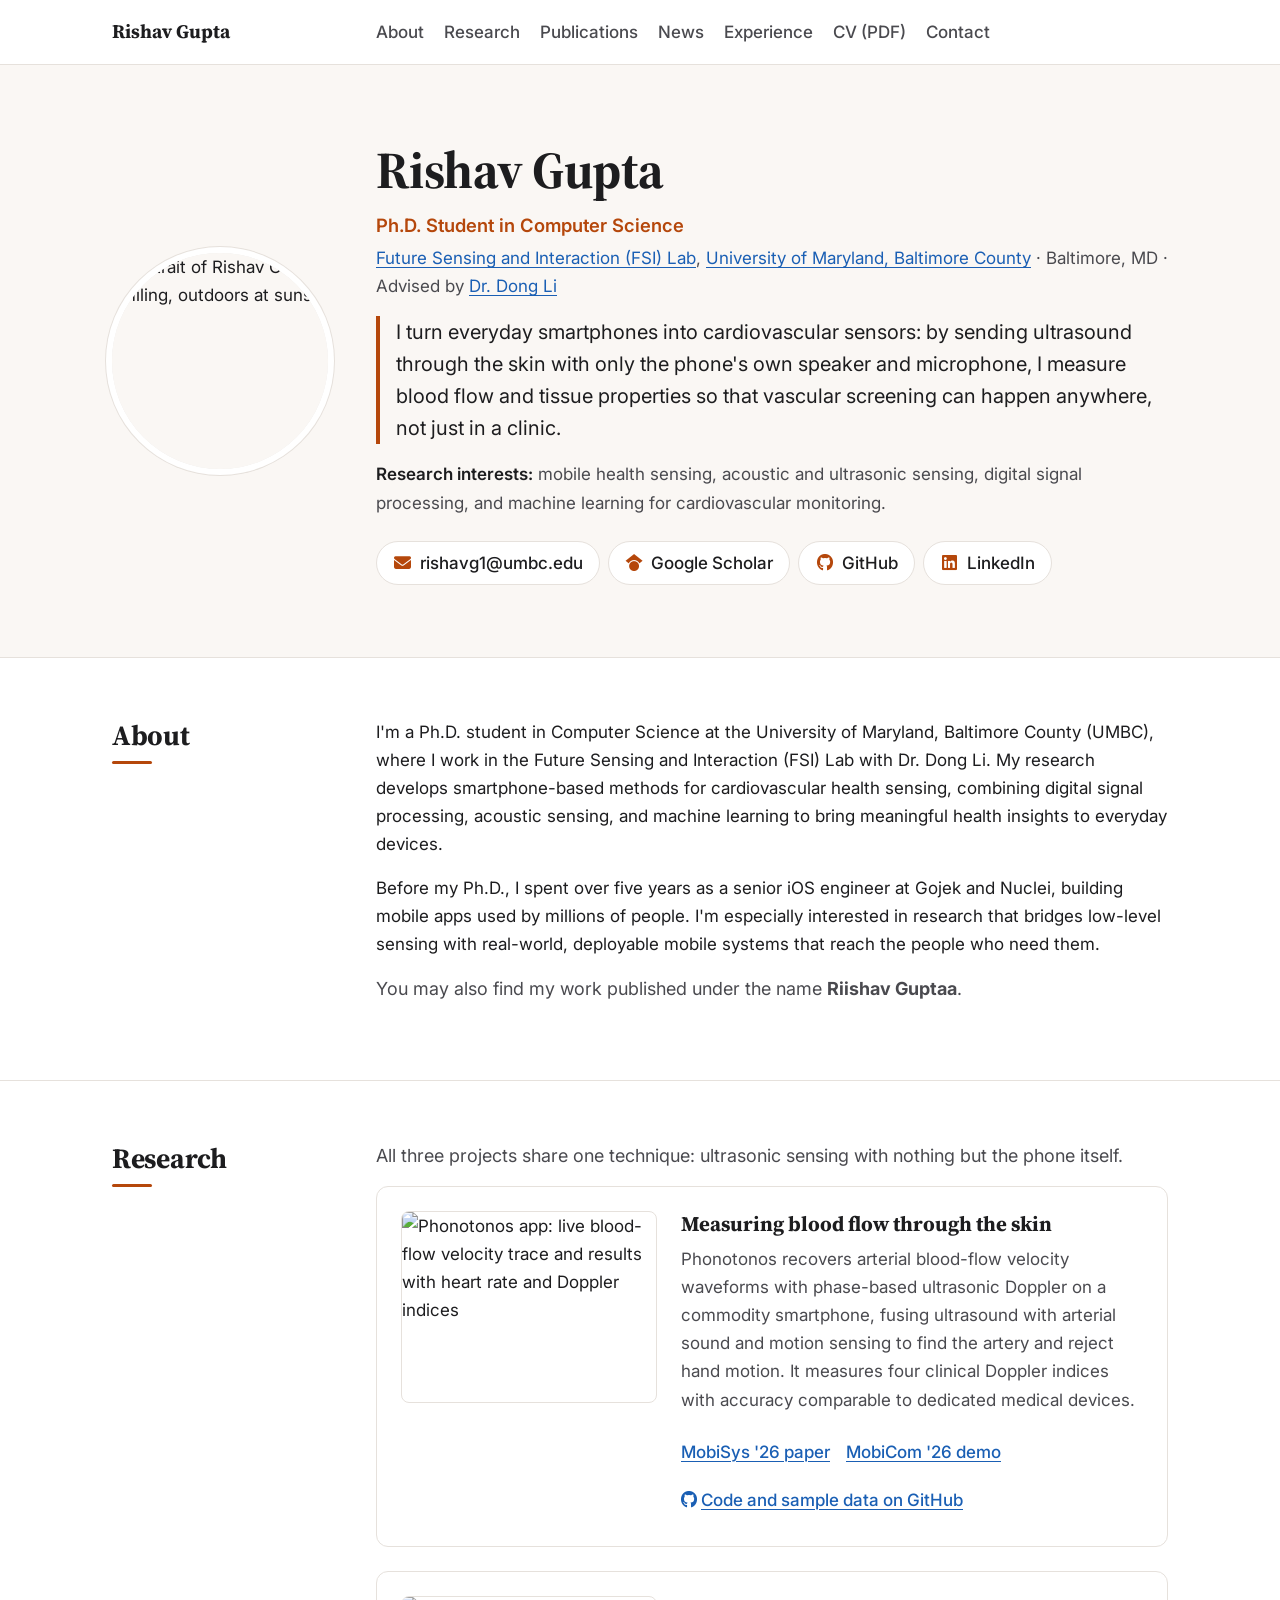
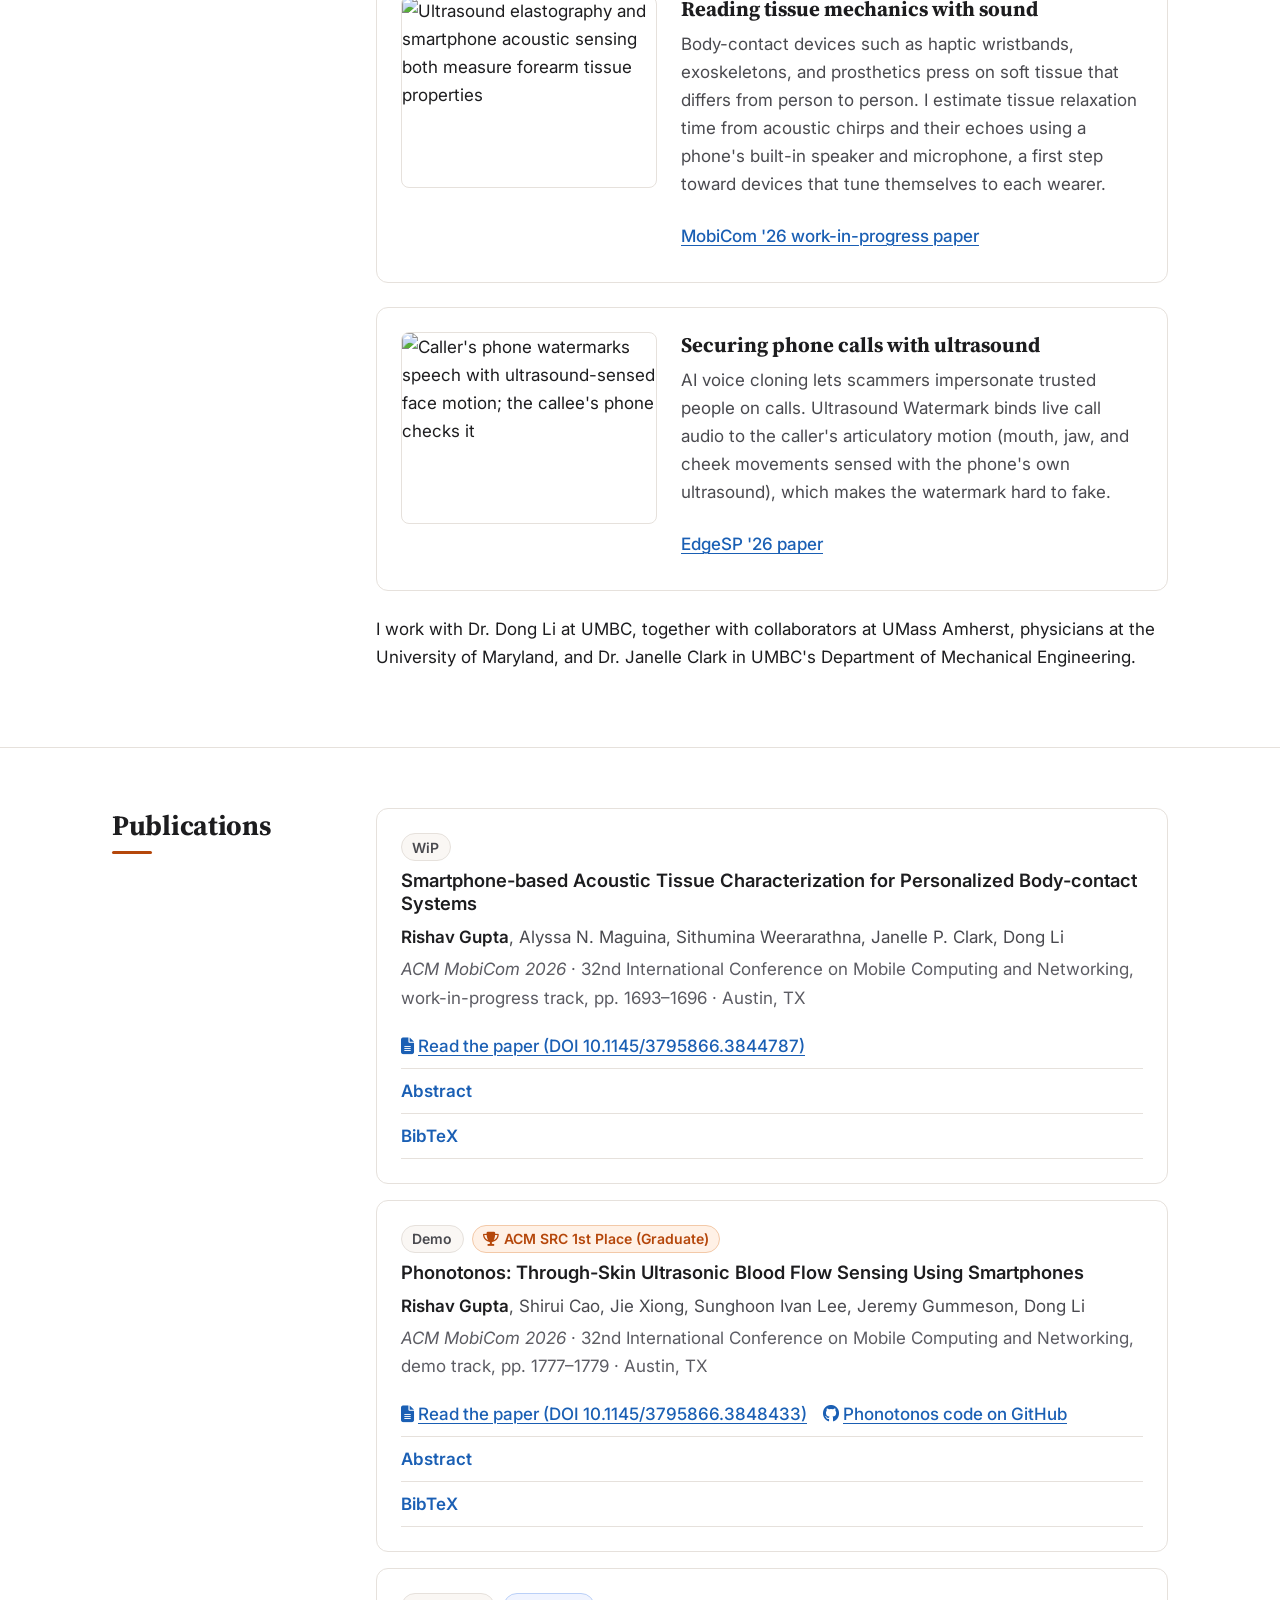
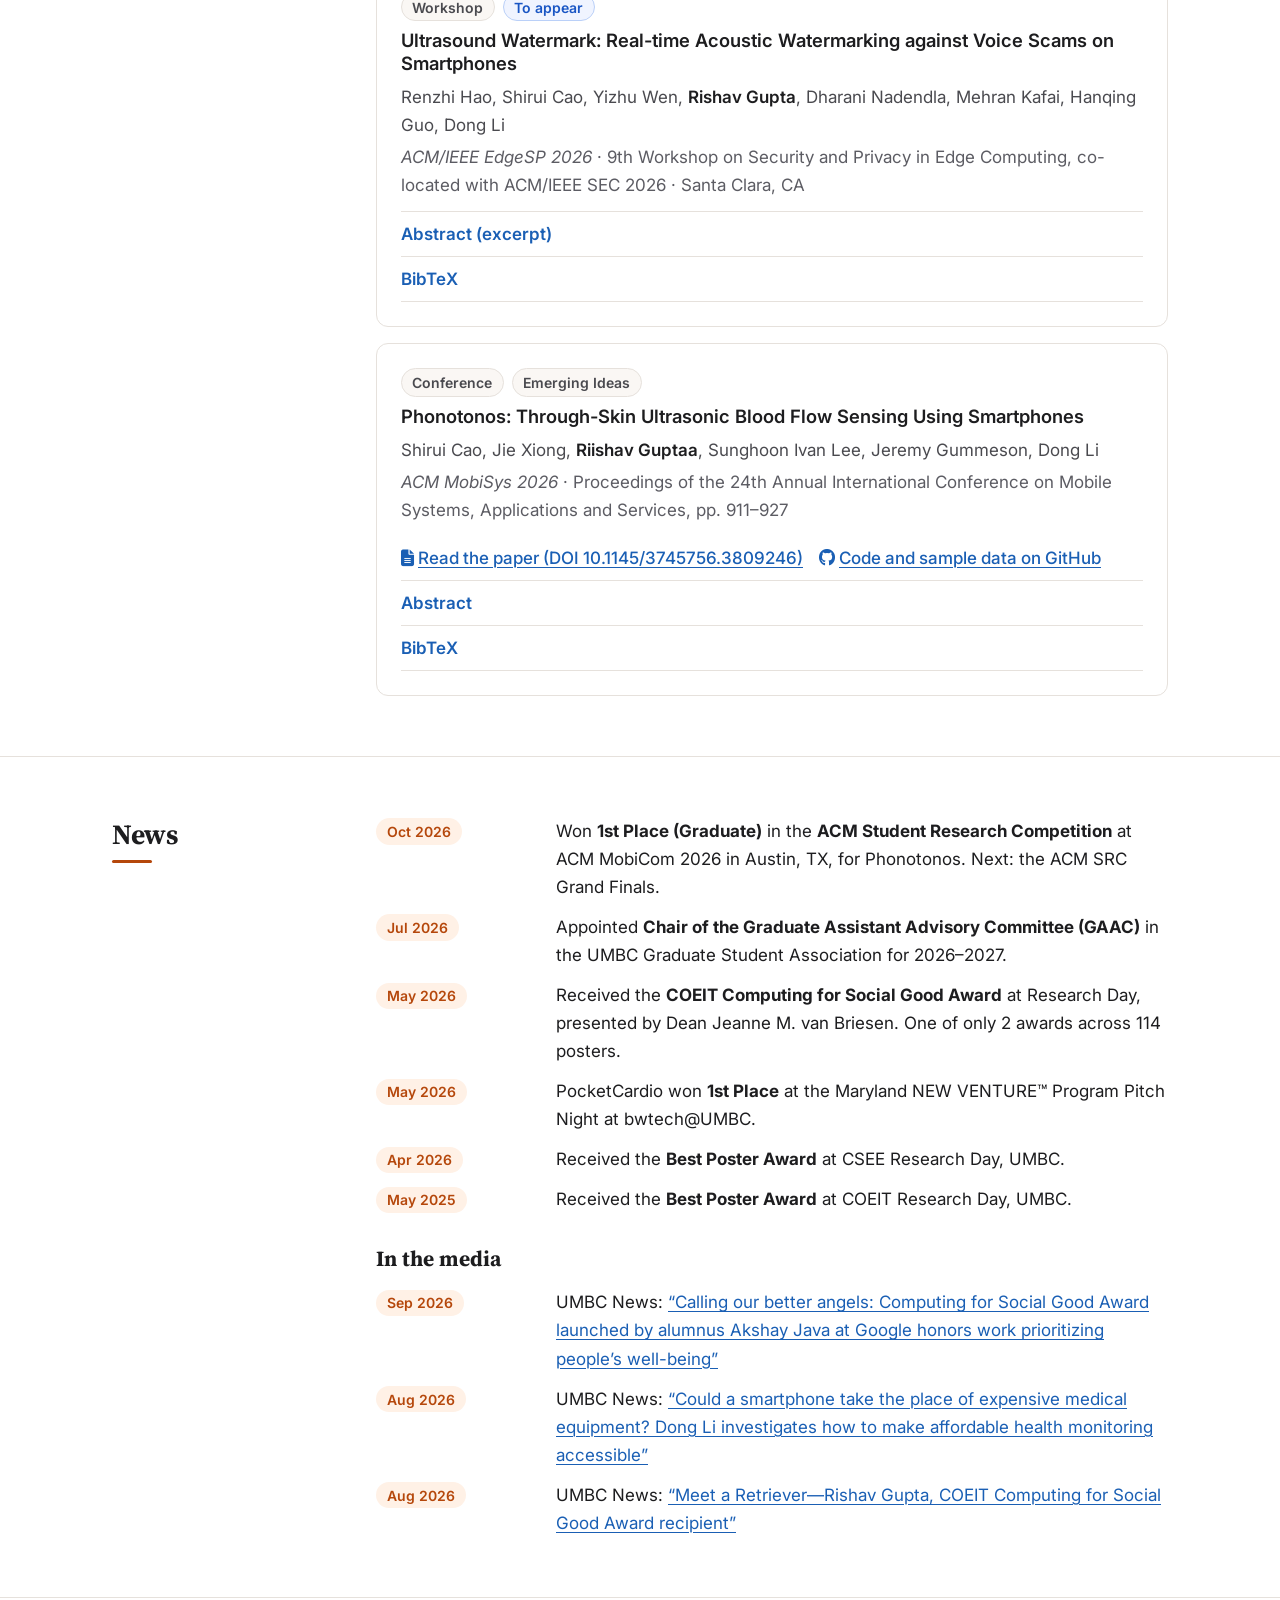
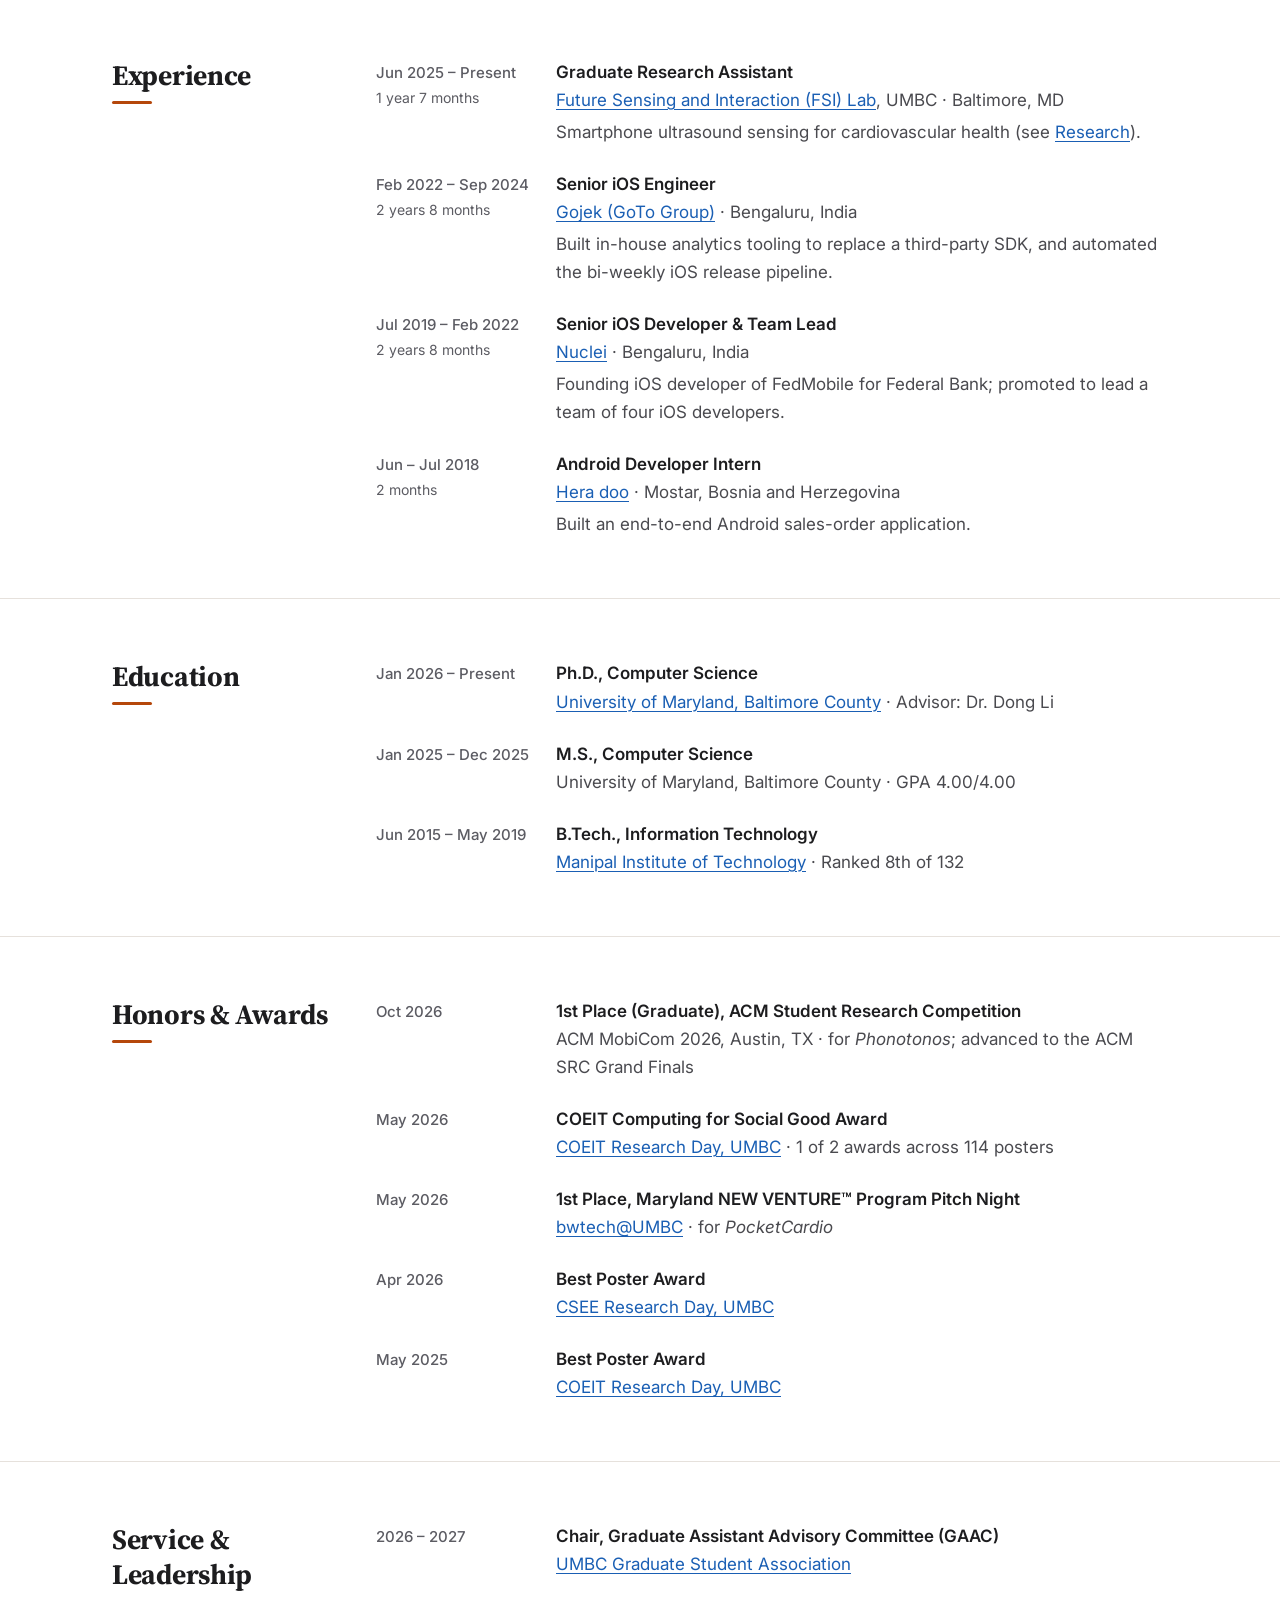
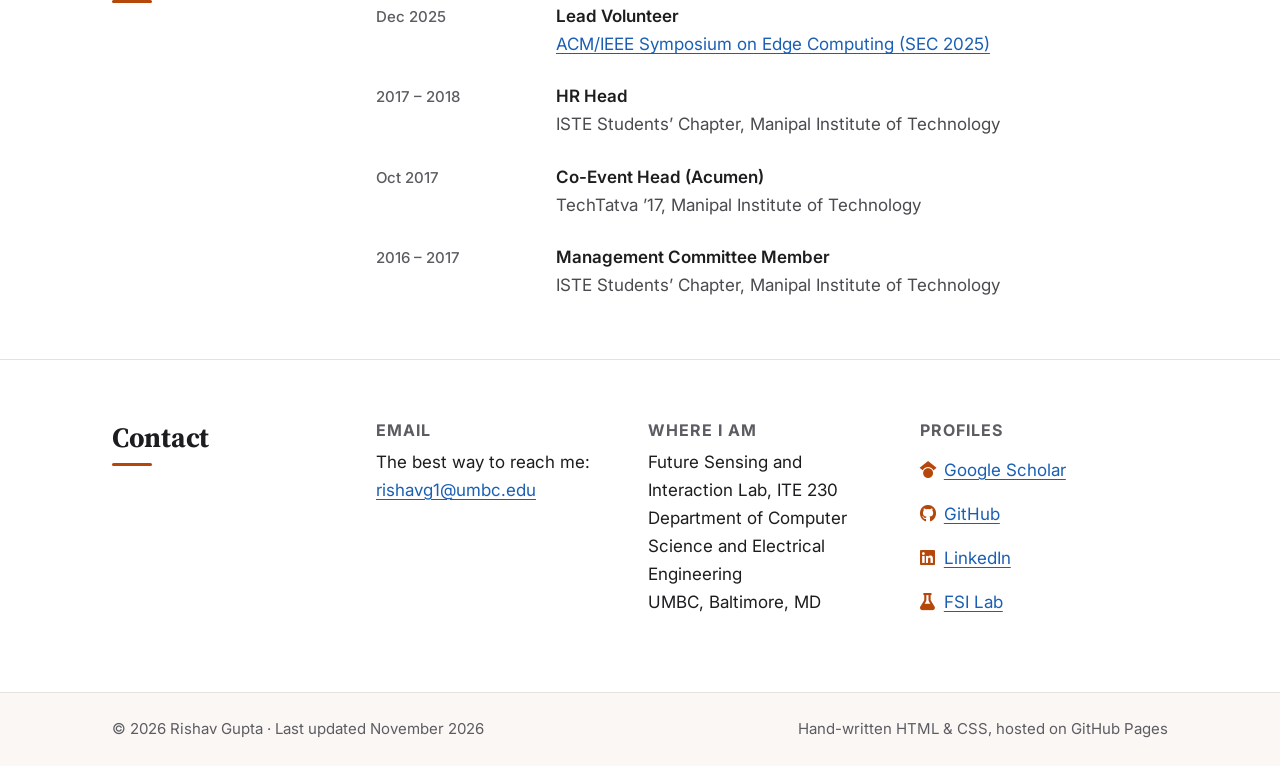
==== index.html @ 21846cd4 "Move the site to riishavrg.github.io (custom domain not renewed) - Remove CNAME; canonical, Open Gra" ====
<!DOCTYPE html>
<!--
  index.html - the whole riishavrg.github.io site: one page, hand-written HTML + style.css, no build step.
  Served by GitHub Pages from the main branch; a push to main redeploys in about a minute.
  Content mirrors Rishav_Gupta_CV.pdf. Only accepted or published work is listed (advisor guidance).
  Structure follows CMSC 601 "Self-Promotion: Web Pages": 10-second hero, conventional navigation,
  research through-line, citable publications, then background and contact.
  To update: see README.md ("How to update").
-->
<html lang="en"><!-- [L] lang="en": screen readers pick the right pronunciation -->
<head>
  <meta charset="UTF-8" />
  <meta name="viewport" content="width=device-width, initial-scale=1" /><!-- [L] no maximum-scale: visitors must stay able to pinch-zoom (slide 25) -->
  <title>Rishav Gupta · Ph.D. Student, UMBC · Smartphone Health Sensing</title><!-- [L] name first, then role and topic: what appears in the browser tab and Google result -->
  <meta name="description" content="Rishav Gupta is a Ph.D. student in Computer Science at UMBC who turns everyday smartphones into cardiovascular sensors, sending ultrasound through the skin with only the phone's own speaker and microphone." /><!-- [L] the snippet search engines show under the title -->
  <link rel="canonical" href="https://riishavrg.github.io/" /><!-- [L] one official URL, so search engines don't split ranking between www / http variants -->
  <meta name="theme-color" content="#b5470b" /><!-- [L] tints the browser bar on phones in the site's accent -->

  <!-- Social / search preview (slide 34: check the social preview) -->
  <meta property="og:type" content="profile" />
  <meta property="og:title" content="Rishav Gupta · Ph.D. Student, UMBC" />
  <meta property="og:description" content="Turning everyday smartphones into cardiovascular sensors, using only the phone's own speaker and microphone." />
  <meta property="og:url" content="https://riishavrg.github.io/" />
  <meta property="og:image" content="https://riishavrg.github.io/images/og-card.png" /><!-- [L] absolute URL: link-preview bots don't resolve relative paths -->
  <meta property="og:image:width" content="1200" />
  <meta property="og:image:height" content="630" />
  <meta property="og:image:alt" content="Rishav Gupta, Ph.D. student in Computer Science at UMBC, turning everyday smartphones into cardiovascular sensors." />
  <meta property="profile:first_name" content="Rishav" />
  <meta property="profile:last_name" content="Gupta" />
  <meta name="twitter:card" content="summary_large_image" /><!-- [L] X/Twitter shows the full-width card, not a small square -->

  <!-- Icons (slide 34: check the page icons) -->
  <link rel="icon" href="favicon.svg" type="image/svg+xml" /><!-- [L] SVG first: crisp at any size in modern browsers -->
  <link rel="icon" href="favicon-32.png" sizes="32x32" type="image/png" /><!-- [L] PNG fallback for older browsers -->
  <link rel="apple-touch-icon" href="apple-touch-icon.png" /><!-- [L] icon when saved to an iPhone home screen -->

  <!-- Fonts: 2 typefaces only (slides 23-24) -->
  <link rel="preconnect" href="https://fonts.googleapis.com" /><!-- [L] preconnect: opens the font server connection early, so text styles sooner -->
  <link rel="preconnect" href="https://fonts.gstatic.com" crossorigin />
  <link rel="stylesheet" href="https://fonts.googleapis.com/css2?family=Inter:wght@400;500;600&amp;family=Source+Serif+4:wght@600;700&amp;display=swap" /><!-- [L] display=swap: show fallback text immediately, never invisible text while fonts load -->
  <link rel="stylesheet" href="https://cdnjs.cloudflare.com/ajax/libs/font-awesome/6.5.0/css/all.min.css" /><!-- [L] versioned CDN URL (6.5.0), not "latest": icons can't change under you -->
  <link rel="stylesheet" href="style.css?v=f562d4ef" /><!-- [L] ?v= = fingerprint of style.css, set by _tools/stamp_versions.py: a changed stylesheet gets a new URL, so no browser mixes this page with an old cached copy -->

  <!-- Structured data: tells search engines both names are one person (stable identity, slides 17-20) -->
  <script type="application/ld+json">
  {
    "@context": "https://schema.org",
    "@type": "Person",
    "name": "Rishav Gupta",
    "alternateName": "Riishav Guptaa",
    "url": "https://riishavrg.github.io/",
    "image": "https://riishavrg.github.io/images/headshot-512.jpg",
    "email": "mailto:rishavg1@umbc.edu",
    "jobTitle": "Ph.D. Student in Computer Science",
    "affiliation": { "@type": "CollegeOrUniversity", "name": "University of Maryland, Baltimore County", "url": "https://www.umbc.edu" },
    "alumniOf": { "@type": "CollegeOrUniversity", "name": "Manipal Institute of Technology" },
    "knowsAbout": ["mobile health sensing", "acoustic and ultrasonic sensing", "digital signal processing", "cardiovascular sensing", "machine learning"],
    "sameAs": [
      "https://scholar.google.com/citations?user=S7ptSVcAAAAJ",
      "https://github.com/RiishavRG",
      "https://www.linkedin.com/in/riishavrg/"
    ]
  }
  </script>
</head>
<body id="top"><!-- [L] id="top": target for the name link in the header ("back to top") -->

<a class="skip-link" href="#main">Skip to main content</a><!-- [L] first Tab stop for keyboard users (slide 34: tab through every element) -->

<!-- ========== HEADER: conventional labels, no hover-only menus (slides 10, 28) ========== -->
<header class="site-header">
  <div class="wrap">
    <a class="brand" href="#top">Rishav Gupta</a><!-- [L] #top, not #main: two adjacent links to the same place are redundant for keyboard and screen-reader users (WAVE alert); the skip link already goes to #main -->
    <nav class="nav" aria-label="Main"><!-- [L] aria-label names this landmark for screen-reader users -->
      <ul>
        <li><a href="#about">About</a></li>
        <li><a href="#research">Research</a></li>
        <li><a href="#publications">Publications</a></li>
        <li><a href="#news">News</a></li>
        <li><a href="#experience">Experience</a></li>
        <li><a href="Rishav_Gupta_CV.pdf?v=8daf1e34">CV (PDF)</a></li><!-- [L] ?v= added by _tools/stamp_versions.py: a new CV gets a new URL, so no browser shows a cached old one; the file name stays the same for outside links --><!-- [L] same file path as always, so old links to the CV keep working (slide 30) -->
        <li><a href="#contact">Contact</a></li>
      </ul>
    </nav>
  </div>
</header>

<main id="main">

  <!-- ========== HERO: who / what / why / where / how to reach, within 10 seconds (slides 9, 11, 35) ========== -->
  <section class="hero" aria-labelledby="name">
    <div class="wrap">
      <img class="hero-photo"
           src="images/headshot-256.jpg"
           srcset="images/headshot-256.jpg 256w, images/headshot-512.jpg 512w"
           sizes="(max-width: 760px) 144px, 216px"
           width="256" height="256"
           alt="Portrait of Rishav Gupta, smiling, outdoors at sunset" /><!-- [L] srcset: phones get the 14 KB file, Retina screens the 37 KB one; width/height reserve space so nothing jumps while it loads -->
      <div>
        <h1 id="name">Rishav Gupta</h1>
        <p class="role">Ph.D. Student in Computer Science</p>
        <p class="affil">
          <a href="https://leetton.github.io/current-members.html">Future Sensing and Interaction (FSI) Lab</a>,
          <a href="https://www.umbc.edu">University of Maryland, Baltimore County</a>&nbsp;·
          <span class="nowrap">Baltimore, MD</span>&nbsp;· <span class="nowrap">Advised by <a href="https://leetton.github.io/">Dr. Dong Li</a></span><!-- [L] nowrap spans: these two phrases never split across lines; &nbsp; before each "·" keeps the dot at a line END, never at a line start -->
        </p>
        <!-- Research identity statement: AREA -> PROBLEM -> APPROACH -> OUTCOME in one sentence (slide 13) -->
        <p class="identity">
          I turn everyday smartphones into cardiovascular sensors: by sending ultrasound
          through the skin with only the phone's own speaker and microphone, I measure
          blood flow and tissue properties so that vascular screening can happen
          anywhere, not just in a clinic.
        </p>
        <!-- Research interests, worded like the CV and Google Scholar so all three agree (slides 11, 29, 35) -->
        <p class="interests"><strong>Research interests:</strong> mobile health sensing, acoustic and ultrasonic sensing, digital signal processing, and machine learning for cardiovascular monitoring.</p><!-- [L] a comma sentence, not "·"-separated tags: screen readers read it naturally instead of saying "dot" between items -->
        <!-- Profiles: the website is the hub that cross-links everything else (slides 5, 17). Every icon has a text label (slide 24). -->
        <ul class="chips">
          <li><a href="mailto:rishavg1@umbc.edu"><i class="fa-solid fa-envelope" aria-hidden="true"></i>rishavg1@umbc.edu</a></li>
          <!-- [L] no CV chip here, not a duplicate of the menu's "CV (PDF)" just above: 5 chips needed 824 px in a 696 px column, so "LinkedIn" wrapped alone onto a second row -->
          <li><a href="https://scholar.google.com/citations?user=S7ptSVcAAAAJ&amp;hl=en"><i class="fa-brands fa-google-scholar" aria-hidden="true"></i>Google Scholar</a></li>
          <li><a href="https://github.com/RiishavRG"><i class="fa-brands fa-github" aria-hidden="true"></i>GitHub</a></li>
          <li><a href="https://www.linkedin.com/in/riishavrg/"><i class="fa-brands fa-linkedin" aria-hidden="true"></i>LinkedIn</a></li>
          <!-- ORCID (slides 5, 18): once you have an iD from orcid.org, uncomment and paste it here and in the Contact section:
          <li><a href="https://orcid.org/0000-0000-0000-0000"><i class="fa-brands fa-orcid" aria-hidden="true"></i>ORCID</a></li> -->
        </ul>
      </div>
    </div>
  </section>

  <!-- ========== ABOUT: a short, human, professional bio (slides 11, 21) ========== -->
  <section class="section" id="about" aria-labelledby="about-h">
    <span id="bio"></span><!-- [L] keeps the old #bio link working (slide 30: stable URLs) -->
    <div class="wrap split"><!-- [L] .split: on desktop, heading in the left column (lined up with the photo), content in the right column (lined up with the hero text) -->
      <h2 id="about-h">About</h2>
      <div class="section-body"><!-- [L] one wrapper for everything under the heading, so the grid needs only 2 cells, however many paragraphs or lists the section has -->
      <div class="measure">
        <p>
          I'm a Ph.D. student in Computer Science at the University of Maryland, Baltimore County (UMBC),
          where I work in the Future Sensing and Interaction (FSI) Lab with Dr. Dong Li. My research
          develops smartphone-based methods for cardiovascular health sensing, combining digital signal
          processing, acoustic sensing, and machine learning to bring meaningful health insights to
          everyday devices.
        </p>
        <p>
          Before my Ph.D., I spent over five years as a senior iOS engineer at Gojek and Nuclei, building
          mobile apps used by millions of people. I'm especially interested in research that bridges
          low-level sensing with real-world, deployable mobile systems that reach the people who need them.
        </p>
        <p class="lead">You may also find my work published under the name <strong>Riishav Guptaa</strong>.</p><!-- [L] the ACM record uses this spelling, so searchers can connect the two (slide 15: discoverable) -->
      </div>
      </div>
    </div>
  </section>

  <!-- ========== RESEARCH: frame the through-line, highlight selectively, real research visuals (slides 6, 12, 21) ========== -->
  <section class="section" id="research" aria-labelledby="research-h">
    <div class="wrap split">
      <h2 id="research-h">Research</h2>
      <div class="section-body">
      <p class="lead measure">
        All three projects share one technique: ultrasonic sensing with nothing but the phone itself.
      </p>
      <ul class="projects">
        <li class="project">
          <figure class="project-figure">
            <img src="images/Phonotonos_Demo.jpg" width="800" height="797" loading="lazy"
                 alt="Phonotonos app: live blood-flow velocity trace and results with heart rate and Doppler indices" /><!-- [L] loading="lazy": below-the-fold images load only when scrolled near, faster first view on phones. Alt under 100 characters, not a full description: the card text beside it already explains the method -->
          </figure>
          <div>
            <h3>Measuring blood flow through the skin</h3>
            <p>
              Phonotonos recovers arterial blood-flow velocity waveforms with phase-based ultrasonic
              Doppler on a commodity smartphone, fusing ultrasound with arterial sound and motion sensing
              to find the artery and reject hand motion. It measures four clinical Doppler indices with
              accuracy comparable to dedicated medical devices.
            </p>
            <ul class="project-links">
              <li><a href="#pub-mobisys">MobiSys '26 paper</a></li>
              <li><a href="#pub-demo">MobiCom '26 demo</a></li>
              <li><a href="https://github.com/Phonotonos/Phonotonos"><i class="fa-brands fa-github" aria-hidden="true"></i>Code and sample data on GitHub</a></li>
            </ul>
          </div>
        </li>
        <li class="project">
          <figure class="project-figure">
            <img src="images/TissueCharacterization.jpg" width="801" height="738" loading="lazy"
                 alt="Ultrasound elastography and smartphone acoustic sensing both measure forearm tissue properties" /><!-- [L] short alt; the paragraph next to it names the devices (wristbands, exoskeletons, prosthetics) -->
          </figure>
          <div>
            <h3>Reading tissue mechanics with sound</h3>
            <p>
              Body-contact devices such as haptic wristbands, exoskeletons, and prosthetics press on soft
              tissue that differs from person to person. I estimate tissue relaxation time from acoustic
              chirps and their echoes using a phone's built-in speaker and microphone, a first step toward
              devices that tune themselves to each wearer.
            </p>
            <ul class="project-links">
              <li><a href="#pub-tissue">MobiCom '26 work-in-progress paper</a></li>
            </ul>
          </div>
        </li>
        <li class="project">
          <figure class="project-figure">
            <img src="images/Ultrasound_Watermark-1000.jpg" width="1000" height="489" loading="lazy"
                 alt="Caller's phone watermarks speech with ultrasound-sensed face motion; the callee's phone checks it" /><!-- [L] short alt: who does what, in one line -->
          </figure>
          <div>
            <h3>Securing phone calls with ultrasound</h3>
            <p>
              AI voice cloning lets scammers impersonate trusted people on calls. Ultrasound Watermark binds
              live call audio to the caller's articulatory motion (mouth, jaw, and cheek movements sensed
              with the phone's own ultrasound), which makes the watermark hard to fake.
            </p>
            <ul class="project-links">
              <li><a href="#pub-edgesp">EdgeSP '26 paper</a></li>
            </ul>
          </div>
        </li>
      </ul>
      <!-- Collaborators (slide 12, optional element); list as you gave it, 7 Oct 2026 -->
      <p class="measure">
        I work with Dr. Dong Li at UMBC, together with collaborators at UMass Amherst, physicians at the
        University of Maryland, and Dr. Janelle Clark in UMBC's Department of Mechanical Engineering.
      </p>
      </div>
    </div>
  </section>

  <!-- ========== PUBLICATIONS: full citation, type, abstract, BibTeX, links; reverse chronological (slides 14-15) ========== -->
  <section class="section" id="publications" aria-labelledby="pubs-h">
    <div class="wrap split">
      <h2 id="pubs-h">Publications</h2>
      <div class="section-body">
      <ol class="pubs" reversed><!-- [L] <ol reversed>: an ordered list counting down, newest first -->

        <!-- MobiCom '26 WiP (first author) -->
        <li class="pub" id="pub-tissue">
          <p class="pub-tags"><span class="tag">WiP</span><!-- [L] plain text, not <abbr title>: browsers underline <abbr> with dots (seen in Safari); the venue line below already spells out "work-in-progress track" --></p>
          <h3>Smartphone-based Acoustic Tissue Characterization for Personalized Body-contact Systems</h3>
          <p class="authors"><span class="me">Rishav Gupta</span>, Alyssa N. Maguina, Sithumina Weerarathna, Janelle P. Clark, Dong Li</p>
          <p class="venue"><cite>ACM MobiCom 2026</cite>&nbsp;· 32nd International Conference on Mobile Computing and Networking, work-in-progress track, pp. 1693–1696&nbsp;· Austin, TX</p><!-- [L] pages from the official ACM record (DOI metadata) -->
          <ul class="pub-links">
            <li><a href="https://doi.org/10.1145/3795866.3844787"><i class="fa-solid fa-file-lines" aria-hidden="true"></i>Read the paper (DOI 10.1145/3795866.3844787)</a></li><!-- [L] doi.org link, not ResearchGate: the DOI is the permanent official record (slide 19) -->
          </ul>
          <details>
            <summary>Abstract<span class="sr-only">: acoustic tissue characterization, MobiCom 2026</span></summary><!-- [L] sr-only paper name: a screen reader hears "Abstract: acoustic tissue characterization", not four identical "Abstract" buttons (slide 28: controls must be descriptive); hidden visually so the page stays uncluttered -->
            <div><p>
              Interactive systems such as haptic wristbands maintain sustained body contact, but variations
              in soft tissue mechanics can cause the same force to feel different across users. Conventional
              tissue characterization relies on specialized systems such as ultrasound elastography, limiting
              its use in personalized devices. We take a first step toward smartphone-based acoustic tissue
              characterization by investigating if a smartphone can estimate tissue relaxation time using its
              built-in speaker and microphone. The smartphone probes tissue with acoustic chirps and estimates
              relaxation behavior from tissue echoes. We validate the approach against laboratory indentation,
              observing a strong correlation between smartphone and mechanical estimates on a silicone phantom
              (r=0.96) and a weaker positive correlation on the human forearm (r=0.29). These preliminary
              results support the feasibility of smartphone-based acoustic tissue characterization for
              tissue-aware body-contact systems.
            </p></div>
          </details>
          <details>
            <summary>BibTeX<span class="sr-only">: acoustic tissue characterization, MobiCom 2026</span></summary>
            <div>
<pre id="bib-tissue">@inproceedings{gupta2026tissue,
  title     = {{WiP}: Smartphone-based Acoustic Tissue Characterization
               for Personalized Body-contact Systems},
  author    = {Gupta, Rishav and Maguina, Alyssa N. and Weerarathna, Sithumina
               and Clark, Janelle P. and Li, Dong},
  booktitle = {Proceedings of the 32nd Annual International Conference
               on Mobile Computing and Networking},
  series    = {MobiCom '26},
  pages     = {1693--1696},
  year      = {2026},
  month     = oct,
  publisher = {ACM},
  address   = {Austin, TX, USA},
  doi       = {10.1145/3795866.3844787}
}</pre>
              <button class="copy-btn" type="button" data-copy="bib-tissue" hidden>Copy BibTeX</button><!-- [L] hidden until JS confirms the clipboard works: no dead button -->
            </div>
          </details>
        </li>

        <!-- MobiCom '26 demo (first author) -->
        <li class="pub" id="pub-demo">
          <p class="pub-tags"><span class="tag">Demo</span><span class="tag tag-award"><i class="fa-solid fa-trophy" aria-hidden="true"></i>ACM SRC 1st Place (Graduate)</span></p><!-- [L] award shown on the work that won it, in words; the trophy icon is decoration only (aria-hidden) -->
          <h3>Phonotonos: Through-Skin Ultrasonic Blood Flow Sensing Using Smartphones</h3>
          <p class="authors"><span class="me">Rishav Gupta</span>, Shirui Cao, Jie Xiong, Sunghoon Ivan Lee, Jeremy Gummeson, Dong Li</p>
          <p class="venue"><cite>ACM MobiCom 2026</cite>&nbsp;· 32nd International Conference on Mobile Computing and Networking, demo track, pp. 1777–1779&nbsp;· Austin, TX</p>
          <ul class="pub-links">
            <li><a href="https://doi.org/10.1145/3795866.3848433"><i class="fa-solid fa-file-lines" aria-hidden="true"></i>Read the paper (DOI 10.1145/3795866.3848433)</a></li>
            <li><a href="https://github.com/Phonotonos/Phonotonos"><i class="fa-brands fa-github" aria-hidden="true"></i>Phonotonos code on GitHub</a></li>
          </ul>
          <details>
            <summary>Abstract<span class="sr-only">: Phonotonos demo, MobiCom 2026</span></summary>
            <div><p>
              Cardiovascular diseases remain a leading cause of death worldwide, motivating accessible tools
              for vascular health monitoring. This demo presents Phonotonos, a smartphone-based system for
              through-skin ultrasonic sensing of blood-flow velocity waveforms and Doppler indices. Phonotonos
              repurposes smartphones for vascular sensing despite their low ultrasound transmit power, coarse
              spatial resolution, and lack of beamforming. The system combines phase-based ultrasonic Doppler
              sensing with arterial heart sounds and inertial measurements to localize arteries, mitigate motion
              interference, and recover blood-flow waveforms. Our demonstration showcases an end-to-end prototype
              in which users position a smartphone over an artery, receive real-time placement guidance, observe
              the recovered blood-flow waveform, and obtain clinically relevant Doppler indices. Through this
              interactive demo, we highlight the feasibility of transforming smartphones into portable and
              accessible tools for everyday vascular screening and monitoring.
            </p></div>
          </details>
          <details>
            <summary>BibTeX<span class="sr-only">: Phonotonos demo, MobiCom 2026</span></summary>
            <div>
<pre id="bib-demo">@inproceedings{gupta2026phonotonosdemo,
  title     = {Demo: Phonotonos: Through-Skin Ultrasonic Blood Flow Sensing
               Using Smartphones},
  author    = {Gupta, Rishav and Cao, Shirui and Xiong, Jie and Lee, Sunghoon Ivan
               and Gummeson, Jeremy and Li, Dong},
  booktitle = {Proceedings of the 32nd Annual International Conference
               on Mobile Computing and Networking},
  series    = {MobiCom '26},
  pages     = {1777--1779},
  year      = {2026},
  month     = oct,
  publisher = {ACM},
  address   = {Austin, TX, USA},
  doi       = {10.1145/3795866.3848433}
}</pre>
              <button class="copy-btn" type="button" data-copy="bib-demo" hidden>Copy BibTeX</button>
            </div>
          </details>
        </li>

        <!-- EdgeSP '26 workshop -->
        <li class="pub" id="pub-edgesp">
          <p class="pub-tags"><span class="tag">Workshop</span><span class="tag tag-appear">To appear</span></p>
          <h3>Ultrasound Watermark: Real-time Acoustic Watermarking against Voice Scams on Smartphones</h3>
          <p class="authors">Renzhi Hao, Shirui Cao, Yizhu Wen, <span class="me">Rishav Gupta</span>, Dharani Nadendla, Mehran Kafai, Hanqing Guo, Dong Li</p>
          <p class="venue"><cite>ACM/IEEE EdgeSP 2026</cite>&nbsp;· 9th Workshop on Security and Privacy in Edge Computing, co-located with ACM/IEEE SEC 2026&nbsp;· Santa Clara, CA</p>
          <details>
            <summary>Abstract (excerpt)<span class="sr-only">: Ultrasound Watermark, EdgeSP 2026</span></summary><!-- [L] "excerpt": only the first sentences were available; replace with the full abstract when you have it -->
            <div><p>
              In this paper, we present Ultrasound Watermark, a real-time, smartphone-native framework for
              protecting live phone calls against voice impersonation attacks. Recent advances in text-to-speech
              (TTS), voice conversion (VC), and other AI-driven speech synthesis attacks enable adversaries to
              convincingly mimic trusted individuals during phone calls, creating a growing threat of voice scams.
              To defend, we introduce a real-time acoustic watermarking system that binds speech to a caller's
              physical articulatory motion. During a call, the caller's smartphone continuously emits ultrasonic
              signals and captures reflections from mouth, jaw, and cheek movements using only the built-in
              speaker and microphone. …
            </p></div>
          </details>
          <details>
            <summary>BibTeX<span class="sr-only">: Ultrasound Watermark, EdgeSP 2026</span></summary>
            <div>
<pre id="bib-edgesp">@inproceedings{hao2026ultrasoundwatermark,
  title     = {Ultrasound Watermark: Real-time Acoustic Watermarking
               against Voice Scams on Smartphones},
  author    = {Hao, Renzhi and Cao, Shirui and Wen, Yizhu and Gupta, Rishav
               and Nadendla, Dharani and Kafai, Mehran and Guo, Hanqing
               and Li, Dong},
  booktitle = {Proceedings of the 9th ACM/IEEE Workshop on Security
               and Privacy in Edge Computing},
  series    = {EdgeSP '26},
  year      = {2026},
  publisher = {IEEE},
  address   = {Santa Clara, CA, USA},
  note      = {To appear}
}</pre>
              <button class="copy-btn" type="button" data-copy="bib-edgesp" hidden>Copy BibTeX</button>
            </div>
          </details>
        </li>

        <!-- MobiSys '26 (published; author name as in the ACM record) -->
        <li class="pub" id="pub-mobisys">
          <p class="pub-tags"><span class="tag">Conference</span><span class="tag">Emerging Ideas</span></p>
          <h3>Phonotonos: Through-Skin Ultrasonic Blood Flow Sensing Using Smartphones</h3>
          <p class="authors">Shirui Cao, Jie Xiong, <span class="me">Riishav Guptaa</span>, Sunghoon Ivan Lee, Jeremy Gummeson, Dong Li</p>
          <p class="venue"><cite>ACM MobiSys 2026</cite>&nbsp;· Proceedings of the 24th Annual International Conference on Mobile Systems, Applications and Services, pp. 911–927</p>
          <ul class="pub-links">
            <li><a href="https://doi.org/10.1145/3745756.3809246"><i class="fa-solid fa-file-lines" aria-hidden="true"></i>Read the paper (DOI 10.1145/3745756.3809246)</a></li><!-- [L] doi.org link, not the ACM URL: a DOI is a stable identifier that keeps working if ACM reorganizes (slide 19) -->
            <li><a href="https://github.com/Phonotonos/Phonotonos"><i class="fa-brands fa-github" aria-hidden="true"></i>Code and sample data on GitHub</a></li>
          </ul>
          <details>
            <summary>Abstract<span class="sr-only">: Phonotonos, MobiSys 2026</span></summary>
            <div><p>
              Cardiovascular diseases remain the leading cause of death worldwide, and Doppler blood flow indices
              play a crucial role in their early detection and diagnosis. Existing ultrasound devices, though
              effective, are costly, bulky, and unsuitable for daily or at-home use. In this work, we introduce
              Phonotonos, a system that transforms commodity smartphones into portable and accessible tools for
              through-skin ultrasonic sensing of blood flow velocity. We demonstrate that despite smartphones'
              inherent limitations—including low ultrasound power, coarse spatial resolution, and lack of
              beamforming—blood flow velocity waveforms can still be recovered using novel phase-based signal
              processing, including nonlinearity cancellation and baseline drift removal. We further propose a
              triple-modality framework that fuses Doppler ultrasound, arterial sound, and IMU for robust artery
              localization and interfering motion (e.g., involuntary hand motion) rejection. Extensive
              simulations, phantom experiments, and IRB-approved human studies validate that our proposed system
              can measure four key Doppler indices (AT, S/D ratio, RI, PI) with accuracy comparable to dedicated
              medical devices. These results highlight the potential of smartphones to democratize vascular
              health monitoring and enable continuous cardiovascular screening in everyday environments.
            </p></div>
          </details>
          <details>
            <summary>BibTeX<span class="sr-only">: Phonotonos, MobiSys 2026</span></summary>
            <div>
<pre id="bib-mobisys">@inproceedings{cao2026phonotonos,
  title     = {[Emerging Ideas] Phonotonos: Through-Skin Ultrasonic
               Blood Flow Sensing Using Smartphones},
  author    = {Cao, Shirui and Xiong, Jie and Guptaa, Riishav and Lee, Sunghoon Ivan
               and Gummeson, Jeremy and Li, Dong},
  booktitle = {Proceedings of the 24th Annual International Conference
               on Mobile Systems, Applications and Services},
  series    = {MobiSys '26},
  pages     = {911--927},
  year      = {2026},
  month     = jun,
  publisher = {ACM},
  doi       = {10.1145/3745756.3809246}
}</pre>
              <button class="copy-btn" type="button" data-copy="bib-mobisys" hidden>Copy BibTeX</button>
            </div>
          </details>
        </li>
      </ol>
      </div>
    </div>
  </section>

  <!-- ========== NEWS: dated, newest first; kept short so it can't go stale quietly (slide 29) ========== -->
  <section class="section" id="news" aria-labelledby="news-h">
    <div class="wrap split">
      <h2 id="news-h">News</h2>
      <div class="section-body">
      <div class="news-grid"><!-- [L] one grid around both lists: News and In the media share a single date column, so their text starts at the same x -->
      <ul class="news">
        <li><time datetime="2026-10">Oct 2026</time><span>Won <strong>1st Place (Graduate)</strong> in the <strong>ACM Student Research Competition</strong> at ACM MobiCom 2026 in Austin, TX, for Phonotonos. Next: the ACM SRC Grand Finals.</span></li>
        <li><time datetime="2026-07">Jul 2026</time><span>Appointed <strong>Chair of the Graduate Assistant Advisory Committee (GAAC)</strong> in the UMBC Graduate Student Association for 2026–2027.</span></li><!-- [L] <time datetime>: a machine-readable date beside the human one -->
        <li><time datetime="2026-05">May 2026</time><span>Received the <strong>COEIT Computing for Social Good Award</strong> at Research Day, presented by Dean Jeanne M. van Briesen. One of only 2 awards across 114 posters.</span></li><!-- [L] "van Briesen", not "VanBriesen": the spelling UMBC News and the CV use (slide 29: CV and site must agree) -->
        <li><time datetime="2026-05">May 2026</time><span>PocketCardio won <strong>1st Place</strong> at the Maryland NEW VENTURE™ Program Pitch Night at bwtech@UMBC.</span></li>
        <li><time datetime="2026-04">Apr 2026</time><span>Received the <strong>Best Poster Award</strong> at CSEE Research Day, UMBC.</span></li>
        <li><time datetime="2025-05">May 2025</time><span>Received the <strong>Best Poster Award</strong> at COEIT Research Day, UMBC.</span></li>
      </ul>
      <!-- In the media (slide 6: "host more than papers ... media"): links out to the stories, so nothing here can go stale (slide 29) -->
      <h3 class="news-sub" id="media">In the media</h3><!-- [L] h3 under the News h2, not a new section: keeps the menu at 7 items (slide 10: conventional navigation) -->
      <ul class="news">
        <li><time datetime="2026-09-01">Sep 2026</time><span>UMBC News: <a href="https://umbc.edu/stories/computing-for-social-good-award/">“Calling our better angels: Computing for Social Good Award launched by alumnus Akshay Java at Google honors work prioritizing people’s well-being”</a></span></li><!-- [L] the headline as link text, not "read more": says where the link goes (slide 28: no "click here") -->
        <li><time datetime="2026-08-18">Aug 2026</time><span>UMBC News: <a href="https://umbc.edu/stories/dong-li-affordable-health-monitoring-tech/">“Could a smartphone take the place of expensive medical equipment? Dong Li investigates how to make affordable health monitoring accessible”</a></span></li><!-- [L] same .news layout as above: dates line up, no new styles to maintain -->
        <li><time datetime="2026-08-11">Aug 2026</time><span>UMBC News: <a href="https://umbc.edu/stories/rishav-gupta-coeit-computing-for-social-good/">“Meet a Retriever—Rishav Gupta, COEIT Computing for Social Good Award recipient”</a></span></li><!-- [L] newest first, like News: 11 Aug sits below 18 Aug -->
      </ul>
      </div>
      </div>
    </div>
  </section>

  <!-- ========== EXPERIENCE: what have you already done? (slide 7, recruiters) ========== -->
  <section class="section" id="experience" aria-labelledby="exp-h">
    <div class="wrap split">
      <h2 id="exp-h">Experience</h2>
      <div class="section-body">
      <ul class="entries"><!-- [L] no decorative icons beside entries: they were "mystery icons" (slide 24) -->
        <li class="entry">
          <div>
            <p class="entry-title">Graduate Research Assistant</p>
            <p class="entry-sub"><a href="https://leetton.github.io/current-members.html">Future Sensing and Interaction (FSI) Lab</a>, UMBC&nbsp;· Baltimore, MD</p>
            <p class="entry-note">Smartphone ultrasound sensing for cardiovascular health (see <a href="#research">Research</a>).</p>
          </div>
          <p class="entry-when">Jun 2025 – Present <span class="entry-dur" data-start="2025-06">1 year 5 months</span></p><!-- [L] no data-end = "until now": the script below recounts it every visit, so it never goes stale (slide 29); the text is the fallback if JavaScript is off -->
        </li>
        <li class="entry">
          <div>
            <p class="entry-title">Senior iOS Engineer</p>
            <p class="entry-sub"><a href="https://www.gojek.com">Gojek (GoTo Group)</a>&nbsp;· Bengaluru, India</p>
            <p class="entry-note">Built in-house analytics tooling to replace a third-party SDK, and automated the bi-weekly iOS release pipeline.</p>
          </div>
          <p class="entry-when">Feb 2022 – Sep 2024 <span class="entry-dur" data-start="2022-02" data-end="2024-09">2 years 8 months</span></p><!-- [L] data-start/data-end as YYYY-MM: machine-readable, so the script computes every duration the same way -->
        </li>
        <li class="entry">
          <div>
            <p class="entry-title">Senior iOS Developer &amp; Team Lead</p>
            <p class="entry-sub"><a href="https://www.gonuclei.com">Nuclei</a>&nbsp;· Bengaluru, India</p>
            <p class="entry-note">Founding iOS developer of FedMobile for Federal Bank; promoted to lead a team of four iOS developers.</p>
          </div>
          <p class="entry-when">Jul 2019 – Feb 2022 <span class="entry-dur" data-start="2019-07" data-end="2022-02">2 years 8 months</span></p>
        </li>
        <li class="entry">
          <div>
            <p class="entry-title">Android Developer Intern</p>
            <p class="entry-sub"><a href="https://hera.ba/en/">Hera doo</a>&nbsp;· Mostar, Bosnia and Herzegovina</p>
            <p class="entry-note">Built an end-to-end Android sales-order application.</p>
          </div>
          <p class="entry-when">Jun – Jul 2018 <span class="entry-dur" data-start="2018-06" data-end="2018-07">2 months</span></p>
        </li>
      </ul>
      </div>
    </div>
  </section>

  <!-- ========== EDUCATION ========== -->
  <section class="section" id="education" aria-labelledby="edu-h">
    <div class="wrap split">
      <h2 id="edu-h">Education</h2>
      <div class="section-body">
      <ul class="entries">
        <li class="entry">
          <div>
            <p class="entry-title">Ph.D., Computer Science</p>
            <p class="entry-sub"><a href="https://www.umbc.edu">University of Maryland, Baltimore County</a>&nbsp;· Advisor: Dr. Dong Li</p>
          </div>
          <p class="entry-when">Jan 2026 – Present</p>
        </li>
        <li class="entry">
          <div>
            <p class="entry-title">M.S., Computer Science</p>
            <p class="entry-sub">University of Maryland, Baltimore County&nbsp;· GPA 4.00/4.00</p><!-- [L] plain text, not a second umbc.edu link right after the Ph.D. one: two adjacent links to one URL is a WAVE "redundant link" -->
          </div>
          <p class="entry-when">Jan 2025 – Dec 2025</p>
        </li>
        <li class="entry">
          <div>
            <p class="entry-title">B.Tech., Information Technology</p>
            <p class="entry-sub"><a href="https://www.manipal.edu/mit.html">Manipal Institute of Technology</a>&nbsp;· Ranked 8th of 132</p>
          </div>
          <p class="entry-when">Jun 2015 – May 2019</p>
        </li>
      </ul>
      </div>
    </div>
  </section>

  <!-- ========== HONORS & AWARDS ========== -->
  <section class="section" id="awards" aria-labelledby="awards-h">
    <div class="wrap split">
      <h2 id="awards-h">Honors &amp; Awards</h2>
      <div class="section-body">
      <ul class="entries">
        <li class="entry">
          <div>
            <p class="entry-title">1st Place (Graduate), ACM Student Research Competition</p>
            <p class="entry-sub">ACM MobiCom 2026, Austin, TX&nbsp;· for <em>Phonotonos</em>; advanced to the ACM SRC Grand Finals</p><!-- [L] no link: no stable page for the SRC results yet, and conference homepages expire (slide 29) -->
          </div>
          <p class="entry-when">Oct 2026</p>
        </li>
        <li class="entry">
          <div>
            <p class="entry-title">COEIT Computing for Social Good Award</p><!-- [L] official name (certificate, UMBC News x3), not "Special Award"; update the CV to match (slide 29) -->
            <p class="entry-sub"><a href="https://coeit.umbc.edu/coeit-research-day/">COEIT Research Day, UMBC</a>&nbsp;· 1 of 2 awards across 114 posters</p>
          </div>
          <p class="entry-when">May 2026</p>
        </li>
        <li class="entry">
          <div>
            <p class="entry-title">1st Place, Maryland NEW VENTURE™ Program Pitch Night</p>
            <p class="entry-sub"><a href="https://bwtech.umbc.edu/programs/maryland-new-venture/">bwtech@UMBC</a>&nbsp;· for <em>PocketCardio</em></p>
          </div>
          <p class="entry-when">May 2026</p>
        </li>
        <li class="entry">
          <div>
            <p class="entry-title">Best Poster Award</p>
            <p class="entry-sub"><a href="https://www.csee.umbc.edu/news-events/2026-csee-research-day/">CSEE Research Day, UMBC</a></p>
          </div>
          <p class="entry-when">Apr 2026</p>
        </li>
        <li class="entry">
          <div>
            <p class="entry-title">Best Poster Award</p>
            <p class="entry-sub"><a href="https://coeit.umbc.edu/coeit-research-day/">COEIT Research Day, UMBC</a></p>
          </div>
          <p class="entry-when">May 2025</p>
        </li>
      </ul>
      </div>
    </div>
  </section>

  <!-- ========== SERVICE & LEADERSHIP ========== -->
  <section class="section" id="service" aria-labelledby="service-h">
    <div class="wrap split">
      <h2 id="service-h">Service &amp; Leadership</h2>
      <div class="section-body">
      <ul class="entries">
        <li class="entry">
          <div>
            <p class="entry-title">Chair, Graduate Assistant Advisory Committee (GAAC)</p>
            <p class="entry-sub"><a href="https://gsa.umbc.edu/gaac/">UMBC Graduate Student Association</a></p>
          </div>
          <p class="entry-when">2026 – 2027</p>
        </li>
        <li class="entry">
          <div>
            <p class="entry-title">Lead Volunteer</p>
            <p class="entry-sub"><a href="https://acm-ieee-sec.org/2025/">ACM/IEEE Symposium on Edge Computing (SEC 2025)</a></p><!-- [L] full name from the conference site ("The Tenth ACM/IEEE Symposium on Edge Computing"); link is the one you gave -->
          </div>
          <p class="entry-when">Dec 2025</p><!-- [L] conference ran December 3-6, 2025 (site's "Conference dates"); placed after GAAC, newest first -->
        </li>
        <li class="entry">
          <div>
            <p class="entry-title">HR Head</p>
            <p class="entry-sub">ISTE Students’ Chapter, Manipal Institute of Technology</p>
          </div>
          <p class="entry-when">2017 – 2018</p>
        </li>
        <li class="entry">
          <div>
            <p class="entry-title">Co-Event Head (Acumen)</p>
            <p class="entry-sub">TechTatva ’17, Manipal Institute of Technology</p>
          </div>
          <p class="entry-when">Oct 2017</p>
        </li>
        <li class="entry">
          <div>
            <p class="entry-title">Management Committee Member</p>
            <p class="entry-sub">ISTE Students’ Chapter, Manipal Institute of Technology</p>
          </div>
          <p class="entry-when">2016 – 2017</p>
        </li>
      </ul>
      </div>
    </div>
  </section>

  <!-- ========== CONTACT: how do I reach you? where are you? (slides 9, 11, 30) ========== -->
  <section class="section" id="contact" aria-labelledby="contact-h">
    <div class="wrap split">
      <h2 id="contact-h">Contact</h2>
      <div class="section-body">
      <div class="contact-grid">
        <div>
          <h3>Email</h3>
          <p>The best way to reach me:<br /><a href="mailto:rishavg1@umbc.edu">rishavg1@umbc.edu</a></p>
        </div>
        <div>
          <h3>Where I am</h3>
          <p>Future Sensing and Interaction&nbsp;Lab, ITE&nbsp;230<br /><!-- [L] &nbsp;: "Interaction Lab" and "ITE 230" never split across lines (it broke as "Interaction / Lab, ITE 230") -->Department of Computer Science and Electrical Engineering<br />UMBC, Baltimore, MD</p>
        </div>
        <div>
          <h3>Profiles</h3>
          <ul class="plain-list">
            <li><a href="https://scholar.google.com/citations?user=S7ptSVcAAAAJ&amp;hl=en"><i class="fa-brands fa-google-scholar" aria-hidden="true"></i>Google Scholar</a></li>
            <li><a href="https://github.com/RiishavRG"><i class="fa-brands fa-github" aria-hidden="true"></i>GitHub</a></li>
            <li><a href="https://www.linkedin.com/in/riishavrg/"><i class="fa-brands fa-linkedin" aria-hidden="true"></i>LinkedIn</a></li>
            <li><a href="https://leetton.github.io/current-members.html"><i class="fa-solid fa-flask" aria-hidden="true"></i>FSI Lab</a></li>
            <!-- <li><a href="https://orcid.org/0000-0000-0000-0000"><i class="fa-brands fa-orcid" aria-hidden="true"></i>ORCID</a></li> -->
          </ul>
        </div>
      </div>
      </div>
    </div>
  </section>

</main>

<footer class="site-footer">
  <div class="wrap">
    <p>© 2026 Rishav Gupta&nbsp;· Last updated November 2026</p><!-- [L] visible date: readers can judge freshness (slide 29) -->
    <p>Hand-written HTML &amp; CSS, hosted on GitHub Pages</p>
  </div>
</footer>

<p class="sr-only" aria-live="polite" id="copy-status"></p><!-- [L] aria-live: screen readers announce "BibTeX copied" when this text changes -->

<script>
  /** Experience durations ("1 year 5 months") from each .entry-dur's data-start / data-end (YYYY-MM).
   *  No data-end means the job is current: count up to the visitor's current month, so the number updates itself.
   *  Method: inclusive month count, like LinkedIn: months(end) - months(start) + 1, so Jun-Jul = 2 months.
   *  Alternatives: exclusive count (Jun-Jul = 1 month; undercounts month-granularity dates), or
   *  hand-typed text (goes stale every month for the current job). */
  function monthIndex(ym) {                                               // [L] "2025-06" -> 2025*12 + 5 = 24305: months since year 0, so subtracting gives a month difference
    const [y, m] = ym.split('-').map(Number);
    return y * 12 + (m - 1);                                              // [L] m - 1: January = 0, matching JavaScript's getMonth()
  }
  function formatDuration(n) {                                            // [L] n months (integer >= 1) -> "2 years 8 months"
    const y = Math.floor(n / 12), m = n % 12;                            // [L] 32 months -> 2 years, 8 months
    const parts = [];
    if (y) parts.push(y + (y === 1 ? ' year' : ' years'));                // [L] full words, not "yrs/mos": screen readers say them properly and nobody has to decode them
    if (m) parts.push(m + (m === 1 ? ' month' : ' months'));
    return parts.join(' ');
  }
  const now = new Date();
  const thisMonth = now.getFullYear() * 12 + now.getMonth();             // [L] getMonth() is 0-based (October = 9), same scale as monthIndex()
  document.querySelectorAll('.entry-dur').forEach((el) => {
    const start = monthIndex(el.dataset.start);                           // [L] dataset.start reads the data-start attribute
    const end = el.dataset.end ? monthIndex(el.dataset.end) : thisMonth;  // [L] no data-end: the job is current
    const n = end - start + 1;                                            // [L] +1: both the first and last month count (inclusive)
    if (n >= 1) el.textContent = formatDuration(n);                       // [L] guard: a typo'd future start date leaves the fallback text instead of "0 months"
  });

  // Copy-BibTeX buttons. Progressive enhancement: the BibTeX is readable and selectable without JavaScript;
  // this only adds one-click copying where the browser supports the clipboard API.
  if (navigator.clipboard) {                                              // [L] feature check, not browser sniffing: works in any browser that supports it
    const status = document.getElementById('copy-status');                // [L] the hidden live region declared above
    document.querySelectorAll('.copy-btn').forEach((btn) => {             // [L] one button per BibTeX block
      btn.hidden = false;                                                 // [L] reveal only now that copying can actually work
      const paper = btn.closest('details')?.querySelector('summary .sr-only')?.textContent || '';  // [L] reuse the toggle's hidden paper name (": Phonotonos, MobiSys 2026"); the <h3> title, not used: two papers share one title
      btn.setAttribute('aria-label', 'Copy BibTeX' + paper);              // [L] aria-label, not a hidden <span>: the click handler below replaces the button's text, which would delete a span; the label starts with the visible words, as WCAG 2.5.3 requires
      btn.addEventListener('click', async () => {                         // [L] async: writeText returns a Promise
        const text = document.getElementById(btn.dataset.copy).textContent;  // [L] data-copy holds the id of the <pre> to copy
        try {
          await navigator.clipboard.writeText(text);                      // [L] put the BibTeX on the clipboard
          btn.textContent = 'Copied';                                     // [L] visible confirmation
          status.textContent = 'BibTeX copied to clipboard';              // [L] spoken confirmation
          setTimeout(() => { btn.textContent = 'Copy BibTeX'; }, 2000);   // [L] 2000 ms, then restore the label
        } catch (err) {
          btn.textContent = 'Select the text to copy';                    // [L] e.g. clipboard permission denied: tell the user what to do instead
        }
      });
    });
  }
</script>
</body>
</html>
---- style.css ----
/* style.css -- all styling for riishavrg.github.io (index.html and 404.html).
   Where it sits: loaded by every page; plain CSS, no build step, so it stays easy to update.
   Input: the class names used in the HTML. Output: layout, colour and type on phone and desktop.
   Design rules follow CMSC 601 "Self-Promotion: Web Pages": 1-2 typefaces, a restrained palette,
   consistent spacing, clear headings, whitespace, responsive layout, no tiny type, accessible. */

/* ===================================================== 1. Design tokens */
:root {
  --ink:    #1d1d1f;   /* [L] body text: 16.8:1 contrast on white (WCAG AA needs 4.5:1) */
  --ink-2:  #4a4a4f;   /* [L] secondary text: 8.8:1 */
  --ink-3:  #5c5c63;   /* [L] dates and venues: 6.6:1 -- never lighter (slide 28: avoid gray on gray) */
  --accent: #b5470b;   /* [L] burnt orange, kept from the old site and the photo's sunset: 5.4:1 on white */
  --accent-soft: #fff1e6;  /* [L] tint behind accent text: accent on it = 4.9:1 */
  --link:   #1a5fb4;   /* [L] blue links, not orange: blue is what visitors expect a link to be (slide 10: obey conventions); 6.3:1 */
  --paper:  #faf7f4;   /* [L] warm off-white for the hero and tags: separates areas without borders everywhere */
  --line:   #e6e1dc;   /* [L] hairline borders: decorative only, so it needs no contrast ratio */
  --appear-bg: #f0f4ff; --appear-ink: #1a56c4; --appear-line: #bad0f8;  /* [L] "To appear" badge: 6.0:1, the word carries the meaning, not the colour */

  --serif: "Source Serif 4", Georgia, "Times New Roman", serif;   /* [L] typeface 1 of 2: headings and name, a little personality (slide 23) */
  --sans:  "Inter", -apple-system, BlinkMacSystemFont, "Segoe UI", Roboto, Arial, sans-serif; /* [L] typeface 2 of 2: body; system fonts as fallback if Google Fonts fails */

  --s1: .25rem; --s2: .5rem; --s3: .75rem; --s4: 1rem; --s5: 1.5rem; --s6: 2rem; --s7: 3rem;  /* [L] one spacing scale used everywhere = "consistent spacing" (slide 24) */
  --radius: 12px;      /* [L] one corner radius for every card */
  --tap: 44px;         /* [L] minimum touch-target height: Apple/WCAG guidance for fingers on phones */
  --header-h: 4rem;    /* [L] sticky header height, reused to offset anchor jumps */

  /* Page grid (desktop): left column = photo, name, section headings; right column = all content */
  --gutter: 13.5rem;   /* [L] 216 px = the photo's width, so headings line up under the photo */
  --gutter-gap: clamp(1.5rem, 4vw, 3rem);  /* [L] ONE gap expression for hero, header and sections, so their content columns start at the same x at every width */
  --date-col: 10.25rem; /* [L] 164 px: the longest date ("Feb 2022 – Sep 2024") measures 156 px in Inter; 8 px spare in case a wider fallback font loads. Shared by News and all dated lists */
}

/* ===================================================== 2. Base */
*, *::before, *::after { box-sizing: border-box; }   /* [L] padding counts inside width, so columns never overflow on phones */

html {
  font-size: 100%;                       /* [L] 100%, not 16px: respects the visitor's own browser text size (zoom/accessibility) */
  -webkit-text-size-adjust: 100%;        /* [L] stops iOS Safari inflating text in landscape */
}
@media (prefers-reduced-motion: no-preference) {
  html { scroll-behavior: smooth; }      /* [L] smooth anchor scrolling only for people who haven't asked the OS to reduce motion */
}

body {
  margin: 0;
  font-family: var(--sans);
  font-size: 1.0625rem;                  /* [L] 17 px body, not 14-15: slide 24 "avoid tiny type" */
  line-height: 1.65;                     /* [L] generous line height = readable paragraphs, no "wall of text" */
  color: var(--ink);
  background: #fff;
  overflow-wrap: break-word;             /* [L] long words/URLs wrap instead of widening the page on a 320 px phone */
}

h1, h2, h3 { line-height: 1.25; margin: 0; }
h1, h2 { font-family: var(--serif); font-weight: 700; letter-spacing: -.01em; }
p { margin: 0 0 var(--s4); }

a { color: var(--link); text-decoration-thickness: 1px; text-underline-offset: .18em; }  /* [L] links stay underlined: colour alone must not carry meaning (slide 28) */
a:hover { text-decoration-thickness: 2px; }

:focus-visible {                         /* [L] :focus-visible, not :focus: a clear ring for keyboard users, no ring after mouse clicks */
  outline: 3px solid var(--accent);
  outline-offset: 3px;
  border-radius: 4px;
}

img { max-width: 100%; height: auto; display: block; }   /* [L] images never wider than their column */
.nowrap { white-space: nowrap; }         /* [L] keeps a short phrase ("Baltimore, MD") on one line; only for phrases short enough to fit a 320 px phone */

.sr-only {                               /* [L] visible to screen readers only, e.g. the "Copied" announcement */
  position: absolute; width: 1px; height: 1px; padding: 0; margin: -1px;
  overflow: hidden; clip: rect(0 0 0 0); white-space: nowrap; border: 0;
}

.skip-link {                             /* [L] first Tab stop: jump past the menu straight to the content */
  position: absolute; left: var(--s4); top: -100px;
  background: var(--ink); color: #fff; padding: var(--s2) var(--s4); border-radius: 8px; z-index: 100;
}
.skip-link:focus { top: var(--s4); }     /* [L] slides into view only when focused by keyboard */

.wrap {
  width: 100%;
  max-width: 70rem;                      /* [L] 1120 px cap, not 1024: with the heading column, text still stays ~88 characters per line, and research cards get ~460 px of text instead of ~380 */
  margin: 0 auto;
  padding-inline: clamp(1rem, 4vw, 2rem);  /* [L] clamp(min, preferred, max): 16 px gutters on phones growing to 32 px */
}

/* ===================================================== 3. Header and navigation */
.site-header {
  position: static;                      /* [L] scrolls away below 960 px, where the menu wraps to 2+ rows of unknown height; sticky only in the desktop block (10b) */
  background: #fff;                      /* [L] solid white, not 96% opaque: text scrolling underneath no longer shows through */
  border-bottom: 1px solid var(--line);
}
.site-header .wrap {
  display: flex; align-items: center; justify-content: space-between;
  gap: var(--s2) var(--s5); flex-wrap: wrap;
  min-height: var(--header-h);
}
.brand {
  font-family: var(--serif); font-weight: 700; font-size: 1.2rem;
  color: var(--ink); text-decoration: none;
  display: inline-flex; align-items: center; min-height: var(--tap);
}
.nav ul { display: flex; flex-wrap: wrap; gap: var(--s1); list-style: none; margin: 0; padding: 0; }  /* [L] links wrap onto a second line, never hidden behind a hover menu (slide 28) */
.nav a {
  display: inline-flex; align-items: center; min-height: var(--tap);
  padding: 0 var(--s3); border-radius: 8px;
  color: var(--ink-2); font-weight: 500; text-decoration: none;  /* [L] nav links aren't underlined: their place in the menu bar already says "link" */
}
.nav a:hover { background: var(--accent-soft); color: var(--accent); }

html { scroll-padding-top: var(--s4); }  /* [L] scroll-padding on the page, not scroll-margin on chosen targets: EVERY #link (sections AND paper cards) lands 16 px below the top; the desktop block adds the header height */

/* ===================================================== 4. Hero: the 10-second test */
.hero { background: var(--paper); border-bottom: 1px solid var(--line); }
.hero .wrap {
  display: grid;
  grid-template-columns: var(--gutter) minmax(0, 1fr);  /* [L] photo in the page's left column, text in its content column; minmax(0,...) lets long words wrap instead of widening the grid */
  gap: var(--s6) var(--gutter-gap);      /* [L] the same column gap as every section, so hero text and section text start at one x */
  align-items: center;
  padding-block: clamp(2.5rem, 6vw, 4.5rem);
}
.hero-photo {
  width: var(--gutter); aspect-ratio: 1; /* [L] exactly the left column's width; aspect-ratio 1 = always a perfect square, so the circle never squashes */
  border-radius: 50%; object-fit: cover;
  box-shadow: 0 0 0 6px #fff, 0 0 0 7px var(--line);  /* [L] soft white ring replaces the old heavy black one */
}
.hero h1 { font-size: clamp(2.25rem, 1.6rem + 2.6vw, 3.25rem); color: var(--ink); }  /* [L] 36 px on phones up to 52 px on desktop */
.role { margin: var(--s2) 0 0; font-size: 1.15rem; font-weight: 600; color: var(--accent); }
.affil { margin: var(--s1) 0 var(--s4); color: var(--ink-2); }
.identity {
  font-size: clamp(1.075rem, 1rem + .35vw, 1.25rem);
  line-height: 1.6;
  border-left: 4px solid var(--accent);  /* [L] accent bar marks the one-sentence research identity (slide 13) */
  padding-left: var(--s4);
  margin: 0 0 var(--s4);                 /* [L] 16 px, down from 24: the interests line now sits between this and the chips */
}                                        /* [L] no max-width: it now ends at the same right edge as every section (the column is at most ~760 px, ~75 characters) */
.interests { margin: 0 0 var(--s5); color: var(--ink-2); }  /* [L] secondary grey (8.8:1), so the identity sentence stays the first thing read */
.interests strong { color: var(--ink); font-weight: 600; }
.chips { display: flex; flex-wrap: wrap; gap: var(--s2); list-style: none; margin: 0; padding: 0; }
.chips a {
  display: inline-flex; align-items: center; gap: var(--s2);
  min-height: var(--tap); padding: 0 var(--s4);
  border: 1px solid var(--line); border-radius: 999px;   /* [L] 999px radius = pill shape whatever the height */
  background: #fff; color: var(--ink); font-weight: 500; text-decoration: none;
}
.chips a:hover { border-color: var(--accent); color: var(--accent); }
.chips i { color: var(--accent); width: 1.1em; text-align: center; }   /* [L] icons always sit beside a text label -- never "mystery icons" (slide 24) */

/* ===================================================== 5. Sections */
.section { padding-block: clamp(2.5rem, 5vw, 3.75rem); }
.section + .section { border-top: 1px solid var(--line); }
.section h2 { font-size: clamp(1.6rem, 1.3rem + 1vw, 2rem); margin-bottom: var(--s5); }
.section h2::after {                     /* [L] short accent rule under each heading: clear headings (slide 24) */
  content: ""; display: block; width: 2.5rem; height: 3px;
  background: var(--accent); margin-top: var(--s2); border-radius: 2px;
}
.measure { max-width: 42rem; }           /* [L] ~70 characters per line: the comfortable reading width */
.lead { font-size: 1.125rem; color: var(--ink-2); }

/* ===================================================== 6. Research projects */
.projects { display: grid; gap: var(--s5); list-style: none; margin: 0 0 var(--s5); padding: 0; }
.project {
  display: grid;
  grid-template-columns: 18rem 1fr;      /* [L] figure 288 px beside the text on desktop: big enough to read the diagrams, text still ~600 px wide */
  gap: var(--s5);
  align-items: start;
  padding: var(--s5);
  border: 1px solid var(--line); border-radius: var(--radius); background: #fff;
}
.project-figure {
  margin: 0;
  aspect-ratio: 16 / 10;                 /* [L] same frame for every figure: tidy column whatever the figure's shape */
  border: 1px solid var(--line); border-radius: 8px; background: #fff; overflow: hidden;
}
.project-figure img { width: 100%; height: 100%; object-fit: contain; }  /* [L] contain, not cover: the whole figure stays visible, nothing cropped */
.project h3 { font-family: var(--serif); font-size: 1.3rem; margin-bottom: var(--s2); }
.project p { color: var(--ink-2); }
.project-links { display: flex; flex-wrap: wrap; gap: var(--s1) var(--s4); margin: 0; padding: 0; list-style: none; font-weight: 500; }
.project-links li { min-height: var(--tap); display: flex; align-items: center; }  /* [L] each link a full finger-sized row on phones */

/* ===================================================== 7. Publications */
.pubs { list-style: none; margin: 0; padding: 0; display: grid; gap: var(--s4); }
.pub { padding: var(--s5); border: 1px solid var(--line); border-radius: var(--radius); background: #fff; }
.pub:target { border-color: var(--accent); box-shadow: 0 0 0 3px var(--accent-soft); }  /* [L] :target = the card named in the URL (#pub-tissue): an orange outline shows which paper the link jumped to */
.pub-tags { display: flex; flex-wrap: wrap; gap: var(--s2); margin-bottom: var(--s2); }
.tag {
  font-size: .875rem; font-weight: 600;  /* [L] 14 px, up from the old 12 px badges (slide 24: tiny type) */
  padding: .1rem .65rem; border-radius: 999px;
  background: var(--paper); color: var(--ink-2); border: 1px solid var(--line);
}
.tag-appear { background: var(--appear-bg); color: var(--appear-ink); border-color: var(--appear-line); }
.tag-award { background: var(--accent-soft); color: var(--accent); border-color: #f3c9a8; }  /* [L] the site's own accent pair (4.9:1 contrast, bold 14 px), not a new gold: keeps the palette restrained (slide 24) */
.tag-award i { margin-right: .35em; }
.pub h3 { font-size: 1.15rem; font-weight: 600; margin-bottom: var(--s2); }
.authors { margin: 0 0 var(--s1); color: var(--ink-2); }
.authors .me { color: var(--ink); font-weight: 600; }   /* [L] your name in bold, as on the CV */
.venue { margin: 0 0 var(--s3); color: var(--ink-3); }
.venue cite { font-style: italic; }
.pub-links { display: flex; flex-wrap: wrap; gap: 0 var(--s4); list-style: none; margin: 0; padding: 0; font-weight: 500; }
.pub-links li { min-height: var(--tap); display: flex; align-items: center; }
.pub-links i, .project-links i { margin-right: var(--s1); }

details { border-top: 1px solid var(--line); }   /* [L] <details>: abstract and BibTeX stay folded, so the list is skimmable, not a wall of text */
details:last-child { border-bottom: 1px solid var(--line); }
summary {
  min-height: var(--tap); display: flex; align-items: center; gap: var(--s2);
  cursor: pointer; font-weight: 600; color: var(--link);
}
summary::marker { color: var(--accent); }
details > div { padding: 0 0 var(--s4); }
details pre {
  margin: 0 0 var(--s3); padding: var(--s4);
  background: var(--paper); border-radius: 8px; border: 1px solid var(--line);
  font-size: .875rem; line-height: 1.5;
  white-space: pre-wrap;                 /* [L] wrap BibTeX lines instead of forcing sideways scrolling on phones */
  overflow-wrap: anywhere;
}
.copy-btn {
  min-height: var(--tap); padding: 0 var(--s4);
  border: 1px solid var(--line); border-radius: 999px; background: #fff;
  font: inherit; font-weight: 500; color: var(--ink); cursor: pointer;
}
.copy-btn:hover { border-color: var(--accent); color: var(--accent); }

/* ===================================================== 8. News (dates aligned) */
.news-grid {
  display: grid;
  grid-template-columns: var(--date-col) minmax(0, 1fr);  /* [L] the shared date column, not max-content: News text now starts at the same x as the Experience/Education/Awards/Service titles below it */
  column-gap: var(--s4);
}
.news {
  list-style: none; margin: 0; padding: 0;
  grid-column: 1 / -1;                     /* [L] each list spans both columns of .news-grid ... */
  display: grid; grid-template-columns: subgrid;  /* [L] ... and reuses them (nested subgrid), not its own max-content: two separate grids drifted ~4 px apart */
  row-gap: var(--s3);
}
.news-grid > .news-sub { grid-column: 1 / -1; }  /* [L] the "In the media" heading takes a full row */
.news li { display: grid; grid-column: 1 / -1; grid-template-columns: subgrid; align-items: baseline; }  /* [L] subgrid: every row shares the list's two columns */
.news time {
  justify-self: start;                   /* [L] pill keeps its own width inside the wider shared date column, not stretched to 156 px */
  font-size: .875rem; font-weight: 600; text-align: center; white-space: nowrap;
  color: var(--accent); background: var(--accent-soft);
  border-radius: 999px; padding: .1rem .7rem;
}
.news-sub { font-family: var(--serif); font-size: 1.35rem; margin: var(--s6) 0 var(--s4); }  /* [L] same look as other h3 sub-headings (.subsection h3): consistent headings */

/* ===================================================== 9. Experience, education, awards, service */
.entries { list-style: none; margin: 0; padding: 0; display: grid; gap: var(--s5); }
.entry { display: grid; grid-template-columns: var(--date-col) minmax(0, 1fr); gap: 0 var(--s4); align-items: baseline; }   /* [L] baseline, not start: the 15 px date sits on the same text line as the 17 px title. Date column on the LEFT, not right-aligned: the date sits 16 px from its title instead of 400+ px away across empty space */
.entry > div { grid-column: 2; }        /* [L] title, place and note in the content column */
.entry-title { font-weight: 600; margin: 0; }
.entry-sub { color: var(--ink-2); margin: 0; }
.entry-note { color: var(--ink-2); margin: var(--s1) 0 0; }
.entry-dur { display: block; font-size: .875rem; font-weight: 400; color: var(--ink-3); }  /* [L] own line under the date (block), lighter weight so the date stays the main label; 14 px in --ink-3 = 6.6:1 contrast */
.entry-when { grid-column: 1; grid-row: 1; color: var(--ink-3); font-size: .9375rem; font-weight: 500; white-space: nowrap; margin: 0; }  /* [L] grid-row 1 = level with the title although it comes after it in the HTML (screen readers still hear title first) */
.subsection + .subsection { margin-top: var(--s7); }
.subsection h3 { font-family: var(--serif); font-size: 1.35rem; margin-bottom: var(--s4); }

/* ===================================================== 10. Contact and footer */
.contact-grid { display: grid; grid-template-columns: repeat(auto-fit, minmax(13rem, 1fr)); gap: var(--s5); }  /* [L] 13rem, not 16: three columns still fit in the narrower desktop content column (3 x 208 px + gaps = 672 px); 1 column on phones, no breakpoint needed */
.contact-grid h3 { font-size: 1rem; text-transform: uppercase; letter-spacing: .06em; color: var(--ink-3); margin-bottom: var(--s2); }
.plain-list { list-style: none; margin: 0; padding: 0; }
.plain-list li { min-height: var(--tap); display: flex; align-items: center; }
.plain-list i { color: var(--accent); width: 1.4em; }

.site-footer { border-top: 1px solid var(--line); background: var(--paper); color: var(--ink-3); font-size: .9375rem; }
.site-footer .wrap { padding-block: var(--s5); display: flex; flex-wrap: wrap; justify-content: space-between; gap: var(--s2) var(--s5); }
.site-footer p { margin: 0; }

/* ===================================================== 10b. Desktop page grid (960 px and wider) */
@media (min-width: 960px) {                     /* [L] 960 px, not 760: below this a 216 px heading column leaves the content too narrow */
  .site-header { position: sticky; top: 0; z-index: 10; }  /* [L] sticky only here, where the header is always one 65 px row */
  html { scroll-padding-top: calc(var(--header-h) + var(--s4)); }  /* [L] 64 px header + 16 px: a jumped-to card's top edge shows just below the header */
  .site-header .wrap { display: grid; grid-template-columns: var(--gutter) minmax(0, 1fr); column-gap: var(--gutter-gap); }  /* [L] name over the photo/heading column, menu over the content column */
  .nav a { padding: 0 var(--s2); }            /* [L] 8 px sides, not 12: the 7 links need ~588 px and fit one row from 960 px (at 12 px they wrapped, making the sticky header 93 px tall and hiding jump targets) */
  .nav ul { margin-left: calc(-1 * var(--s2)); }  /* [L] cancels the first link's 8 px padding, so "About" starts exactly at the content edge */
  .split { display: grid; grid-template-columns: var(--gutter) minmax(0, 1fr); column-gap: var(--gutter-gap); align-items: start; }  /* [L] heading | content, the same two columns as the hero */
  .split > h2 { font-size: 1.75rem; margin-bottom: 0; }  /* [L] 28 px, not 32: "Publications" fits the 216 px column on one line; no bottom margin because the content sits beside it, not below */
  .split .measure { max-width: none; }          /* [L] every block ends at the column's right edge (~760 px, ~80 characters) instead of some stopping at 672 px */
  .project { grid-template-columns: 16rem minmax(0, 1fr); }  /* [L] 256 px figure beside ~460 px of text */
  .project-figure { aspect-ratio: 4 / 3; }      /* [L] 4:3 (256 x 192), not 16:10 (256 x 160): two of the three figures are near-square, so they fill more of the frame and the blank strip under the figure shrinks */
}

/* ===================================================== 11. Tablets and phones */
@media (max-width: 900px) {                     /* [L] 900 px, not 760: on tablets a 288 px figure left only ~340 px for the card text */
  .project { grid-template-columns: 1fr; }      /* [L] figure above the text instead of beside it */
  .project-figure { max-width: 30rem; }         /* [L] 480 px cap so the figure doesn't balloon on a 900 px screen */
}
@media (max-width: 760px) {                     /* [L] 760 px: below this, side-by-side layouts get too cramped */
  .site-header .wrap { padding-block: var(--s2); }
  .nav a { padding: 0 var(--s2); }              /* [L] 8 px side padding on phones, not 12: the menu fits in ~2 rows instead of 3-4; height stays 44 px for fingers */
  .nav ul { margin-left: calc(-1 * var(--s2)); }  /* [L] lines the first link's text up with the name above it */
  .hero .wrap { grid-template-columns: 1fr; gap: var(--s5); }
  .hero-photo { width: 9rem; }                  /* [L] 144 px photo on phones leaves the name and statement above the fold */
  .project { grid-template-columns: 1fr; padding: var(--s4); }
  .project-figure { max-width: 30rem; }
  .pub { padding: var(--s4); }
}
@media (max-width: 520px) {                     /* [L] 520 px: phone portrait */
  .entry { grid-template-columns: 1fr; }        /* [L] one column on phones */
  .entry > div { grid-column: 1; grid-row: 2; } /* [L] date above the title, the same order as News on phones */
  .news-grid { grid-template-columns: 1fr; }    /* [L] date above its sentence: too narrow for two columns (the lists and rows inherit this one column) */
  .news li { grid-template-columns: 1fr; row-gap: var(--s1); }
  .news time { justify-self: start; }
}

/* ===================================================== 12. Print */
@media print {                                  /* [L] printing the page gives a clean one-colour summary */
  .site-header, .skip-link, .copy-btn { display: none; }
  .hero, .site-footer { background: none; }
  .pub, .project { border: none; padding: 0; }
  a { color: inherit; }
}
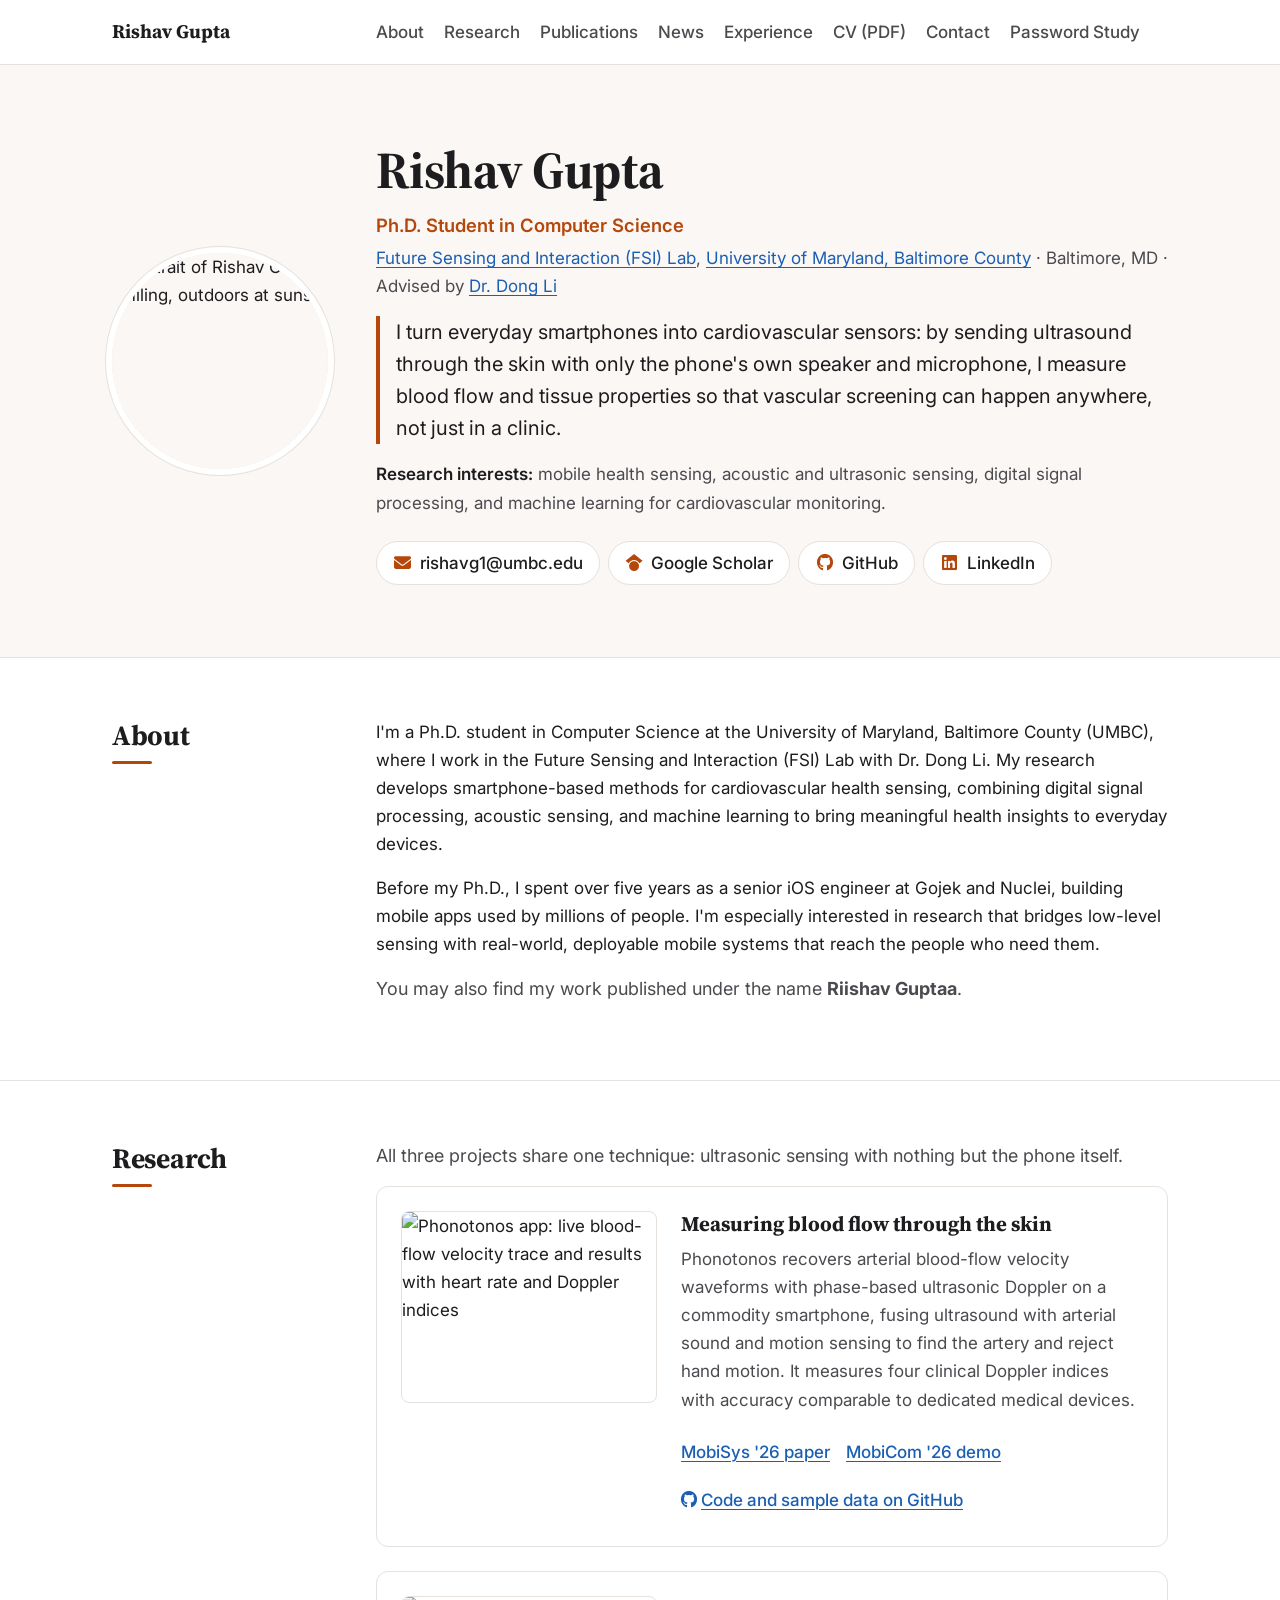
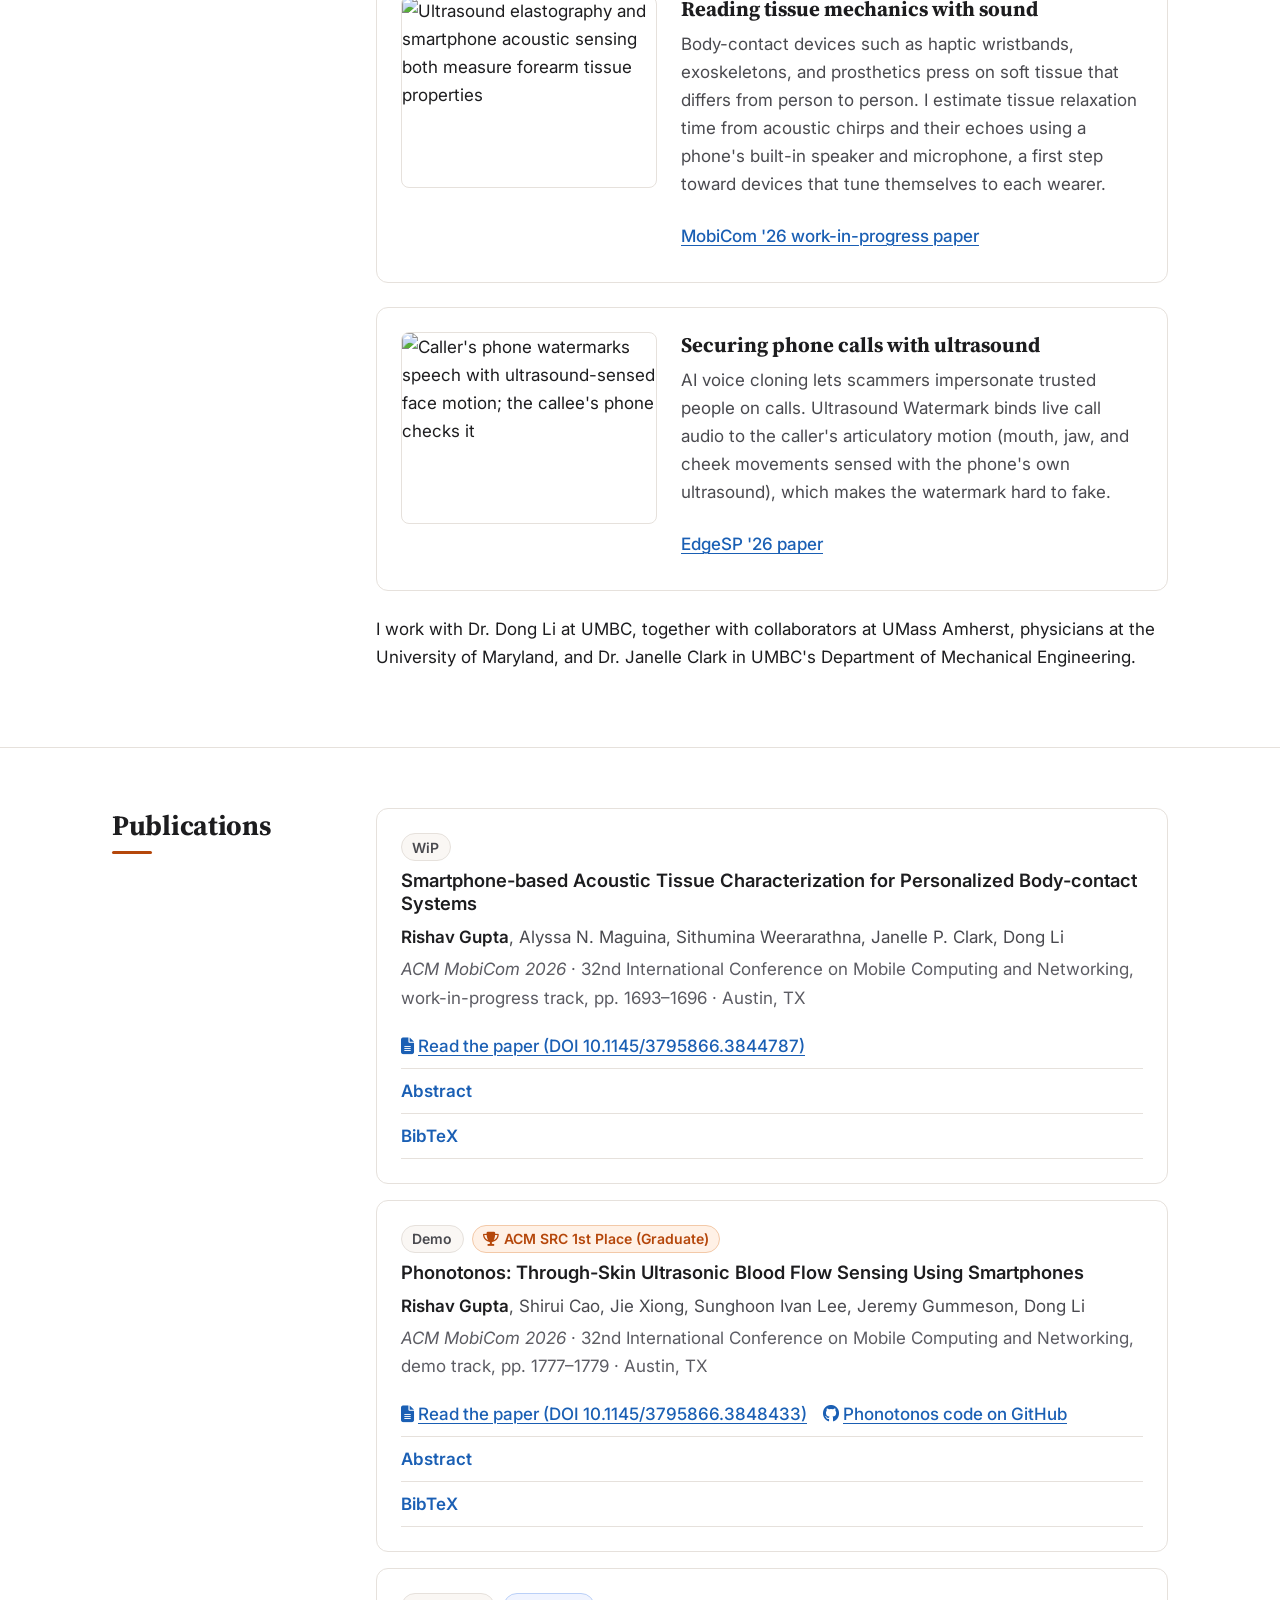
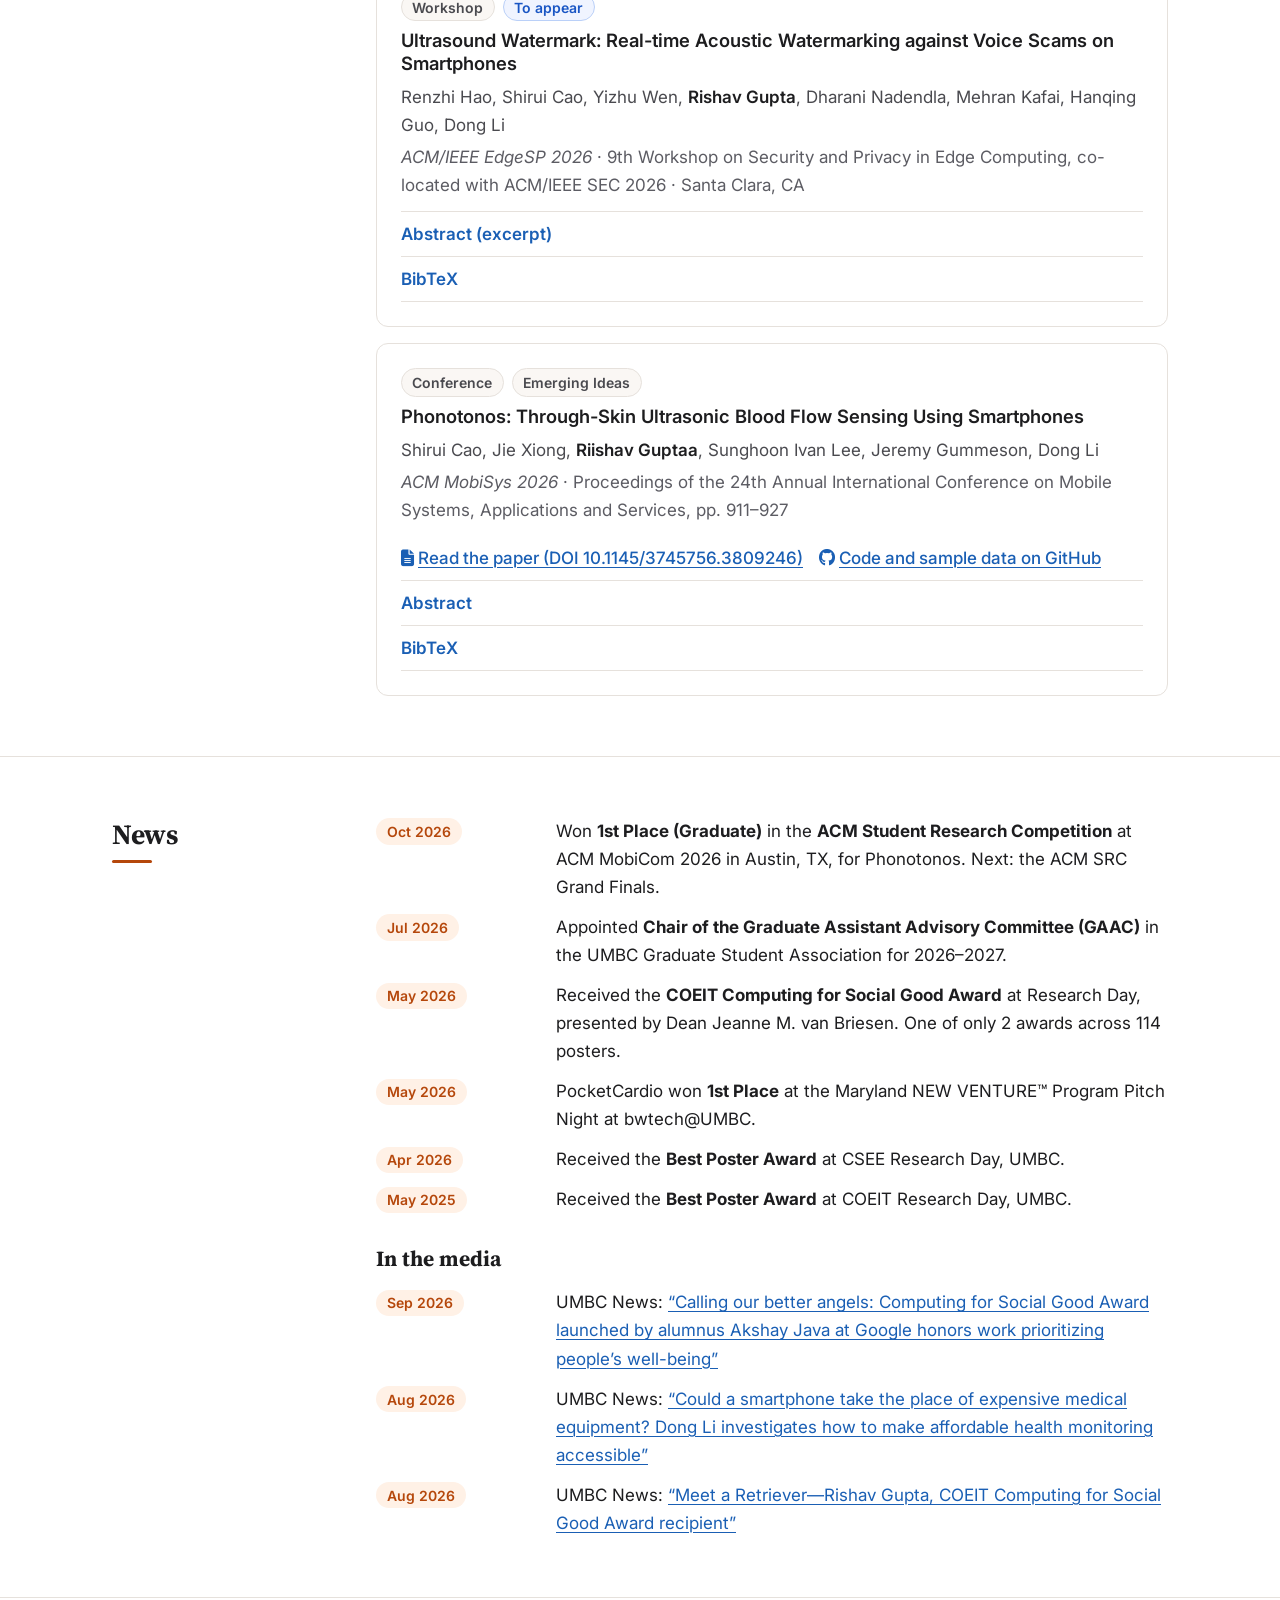
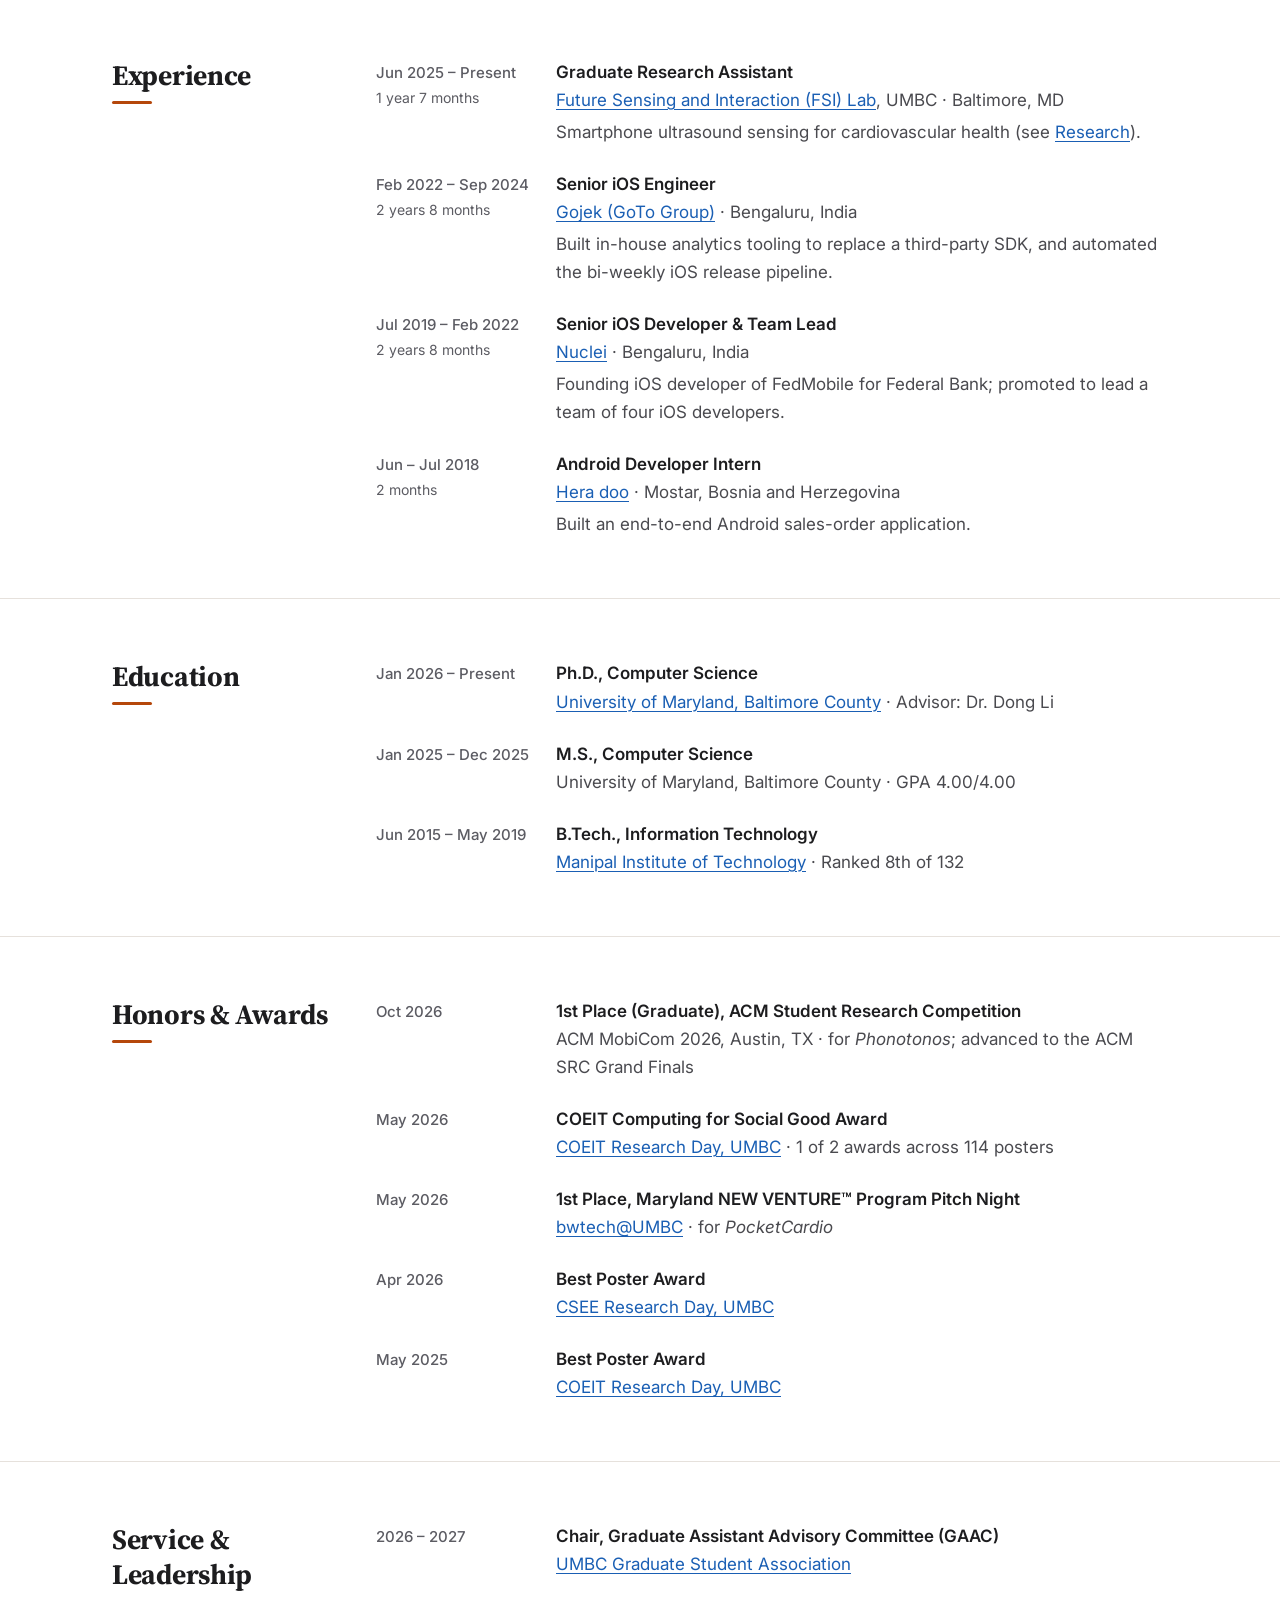
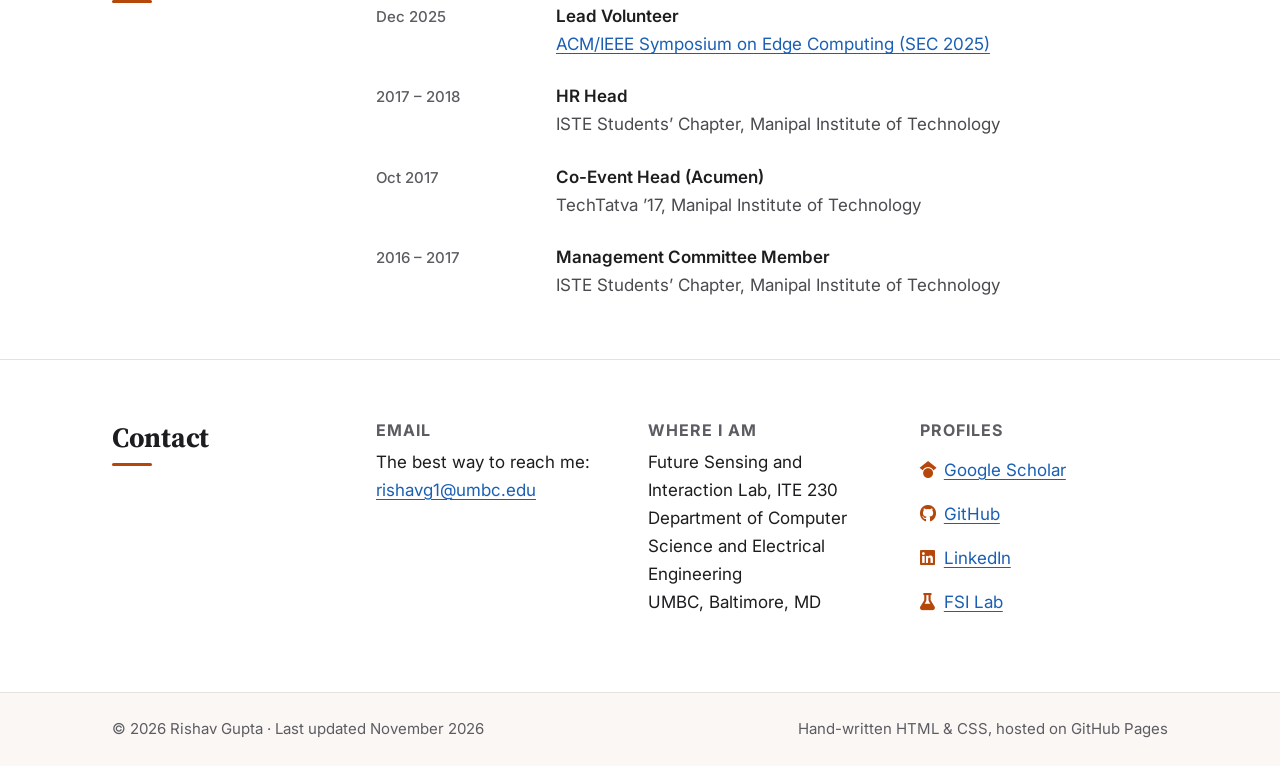
==== commit 81d80375: "Publish password study with browser scoring and Sheets logging" ====
--- a/index.html
+++ b/index.html
@@ -39,7 +39,7 @@
   <link rel="preconnect" href="https://fonts.gstatic.com" crossorigin />
   <link rel="stylesheet" href="https://fonts.googleapis.com/css2?family=Inter:wght@400;500;600&amp;family=Source+Serif+4:wght@600;700&amp;display=swap" /><!-- [L] display=swap: show fallback text immediately, never invisible text while fonts load -->
   <link rel="stylesheet" href="https://cdnjs.cloudflare.com/ajax/libs/font-awesome/6.5.0/css/all.min.css" /><!-- [L] versioned CDN URL (6.5.0), not "latest": icons can't change under you -->
-  <link rel="stylesheet" href="style.css?v=f562d4ef" /><!-- [L] ?v= = fingerprint of style.css, set by _tools/stamp_versions.py: a changed stylesheet gets a new URL, so no browser mixes this page with an old cached copy -->
+  <link rel="stylesheet" href="style.css?v=327138c3" /><!-- [L] ?v= = fingerprint of style.css, set by _tools/stamp_versions.py: a changed stylesheet gets a new URL, so no browser mixes this page with an old cached copy -->
 
   <!-- Structured data: tells search engines both names are one person (stable identity, slides 17-20) -->
   <script type="application/ld+json">
@@ -78,8 +78,9 @@
         <li><a href="#publications">Publications</a></li>
         <li><a href="#news">News</a></li>
         <li><a href="#experience">Experience</a></li>
-        <li><a href="Rishav_Gupta_CV.pdf?v=8daf1e34">CV (PDF)</a></li><!-- [L] ?v= added by _tools/stamp_versions.py: a new CV gets a new URL, so no browser shows a cached old one; the file name stays the same for outside links --><!-- [L] same file path as always, so old links to the CV keep working (slide 30) -->
+        <li><a href="Rishav_Gupta_CV.pdf?v=0944d91b">CV (PDF)</a></li><!-- [L] ?v= added by _tools/stamp_versions.py: a new CV gets a new URL, so no browser shows a cached old one; the file name stays the same for outside links --><!-- [L] same file path as always, so old links to the CV keep working (slide 30) -->
         <li><a href="#contact">Contact</a></li>
+        <li><a href="password-study/">Password Study</a></li><!-- [L] separate page, not a #section: the CMSC 491/691 study runs its own app (the password model runs in the visitor's browser); relative path, so it works on any host -->
       </ul>
     </nav>
   </div>
--- a/style.css
+++ b/style.css
@@ -270,16 +270,21 @@
 
 /* ===================================================== 10b. Desktop page grid (960 px and wider) */
 @media (min-width: 960px) {                     /* [L] 960 px, not 760: below this a 216 px heading column leaves the content too narrow */
-  .site-header { position: sticky; top: 0; z-index: 10; }  /* [L] sticky only here, where the header is always one 65 px row */
+  .site-header { position: sticky; top: 0; z-index: 10; }  /* [L] sticky only here: one 65 px row from 1150 px; two rows (93 px) at 960-1149 px since the Password Study tab (see 10c) */
   html { scroll-padding-top: calc(var(--header-h) + var(--s4)); }  /* [L] 64 px header + 16 px: a jumped-to card's top edge shows just below the header */
   .site-header .wrap { display: grid; grid-template-columns: var(--gutter) minmax(0, 1fr); column-gap: var(--gutter-gap); }  /* [L] name over the photo/heading column, menu over the content column */
-  .nav a { padding: 0 var(--s2); }            /* [L] 8 px sides, not 12: the 7 links need ~588 px and fit one row from 960 px (at 12 px they wrapped, making the sticky header 93 px tall and hiding jump targets) */
+  .nav a { padding: 0 var(--s2); }            /* [L] 8 px sides, not 12: the 7 original links need ~588 px and fit one row from 960 px; with Password Study (8 links) one row needs 1150 px (at 12 px they wrapped, making the sticky header 93 px tall and hiding jump targets) */
   .nav ul { margin-left: calc(-1 * var(--s2)); }  /* [L] cancels the first link's 8 px padding, so "About" starts exactly at the content edge */
   .split { display: grid; grid-template-columns: var(--gutter) minmax(0, 1fr); column-gap: var(--gutter-gap); align-items: start; }  /* [L] heading | content, the same two columns as the hero */
   .split > h2 { font-size: 1.75rem; margin-bottom: 0; }  /* [L] 28 px, not 32: "Publications" fits the 216 px column on one line; no bottom margin because the content sits beside it, not below */
   .split .measure { max-width: none; }          /* [L] every block ends at the column's right edge (~760 px, ~80 characters) instead of some stopping at 672 px */
   .project { grid-template-columns: 16rem minmax(0, 1fr); }  /* [L] 256 px figure beside ~460 px of text */
   .project-figure { aspect-ratio: 4 / 3; }      /* [L] 4:3 (256 x 192), not 16:10 (256 x 160): two of the three figures are near-square, so they fill more of the frame and the blank strip under the figure shrinks */
+}
+
+/* ===================================================== 10c. Two-row header band (960-1149 px) */
+@media (min-width: 960px) and (max-width: 1149px) {  /* [L] 1149 px, measured in headless Chrome: below 1150 px the 8 menu links wrap to a second row */
+  :root { --header-h: 5.8rem; }                    /* [L] 93 px (measured two-row height), not 64: the header's min-height and the anchor-jump offset (10b) grow together, so jumped-to sections are not hidden under the sticky header */
 }
 
 /* ===================================================== 11. Tablets and phones */
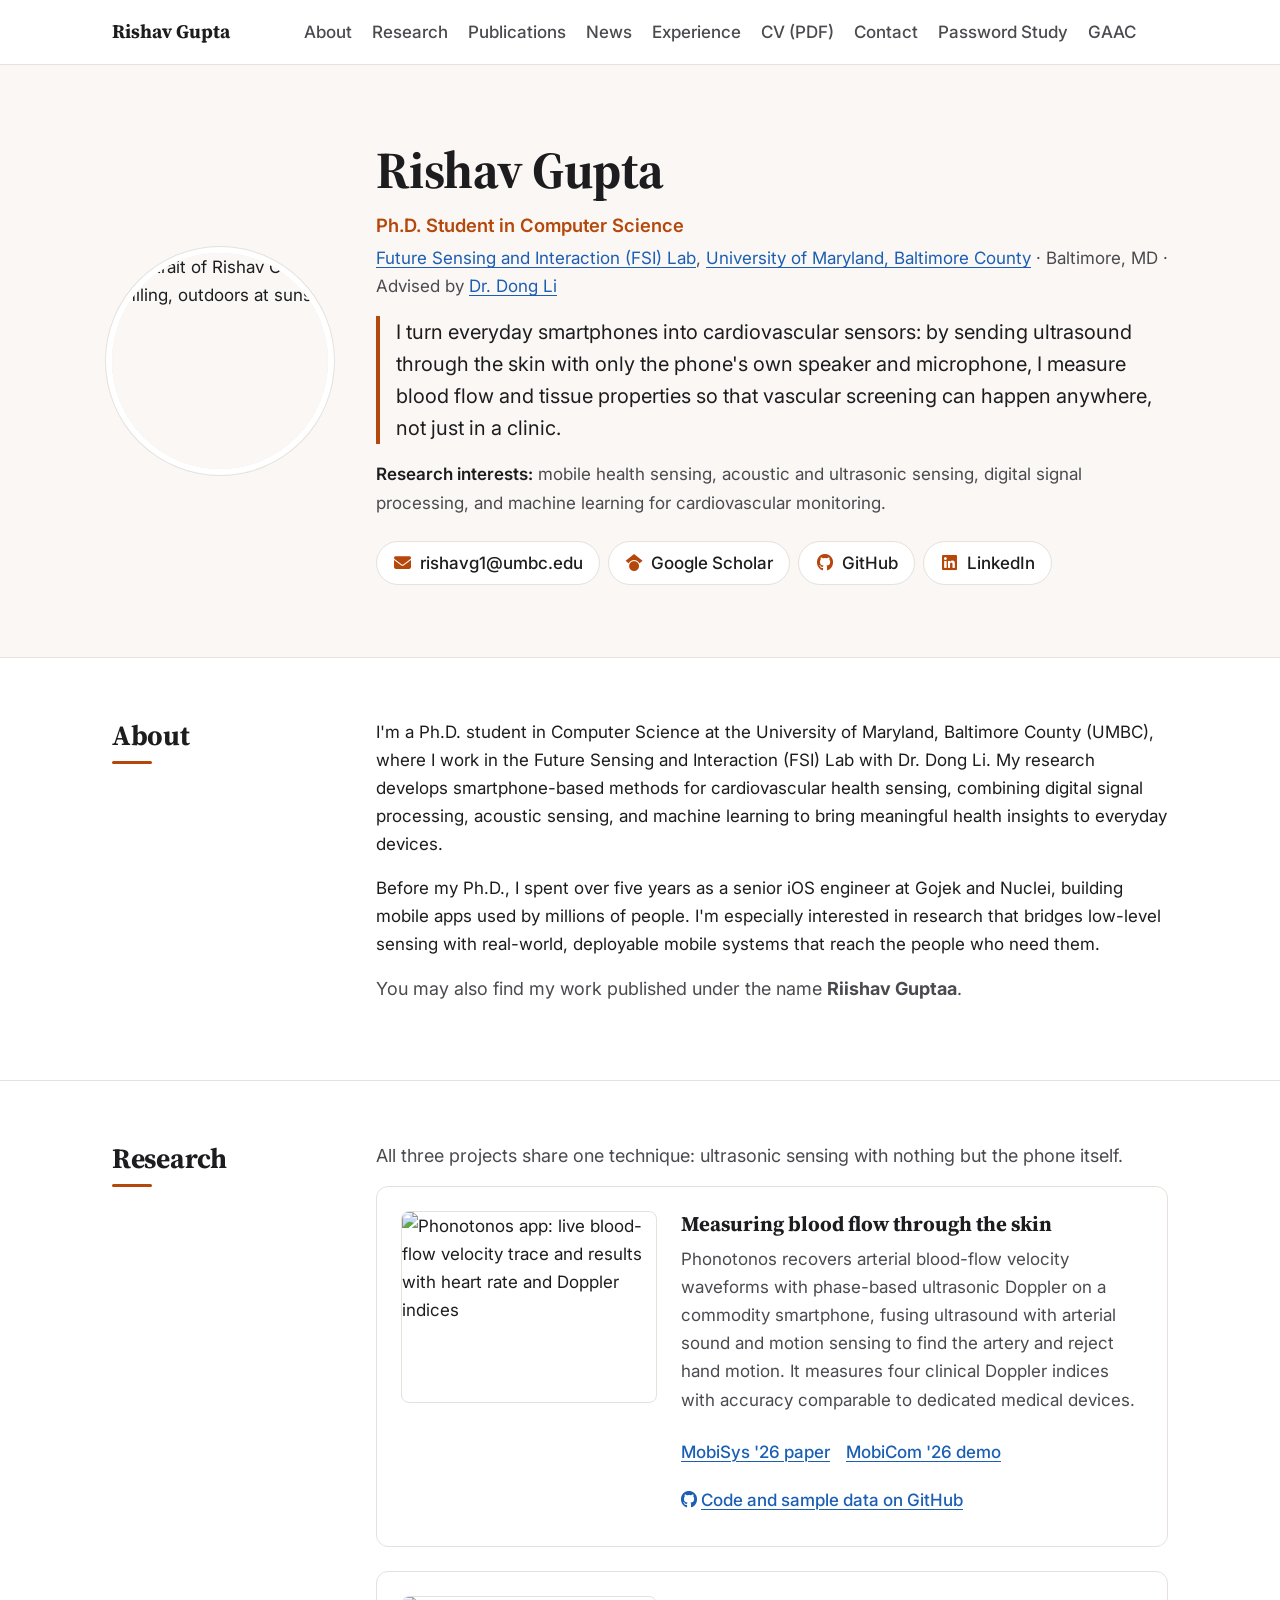
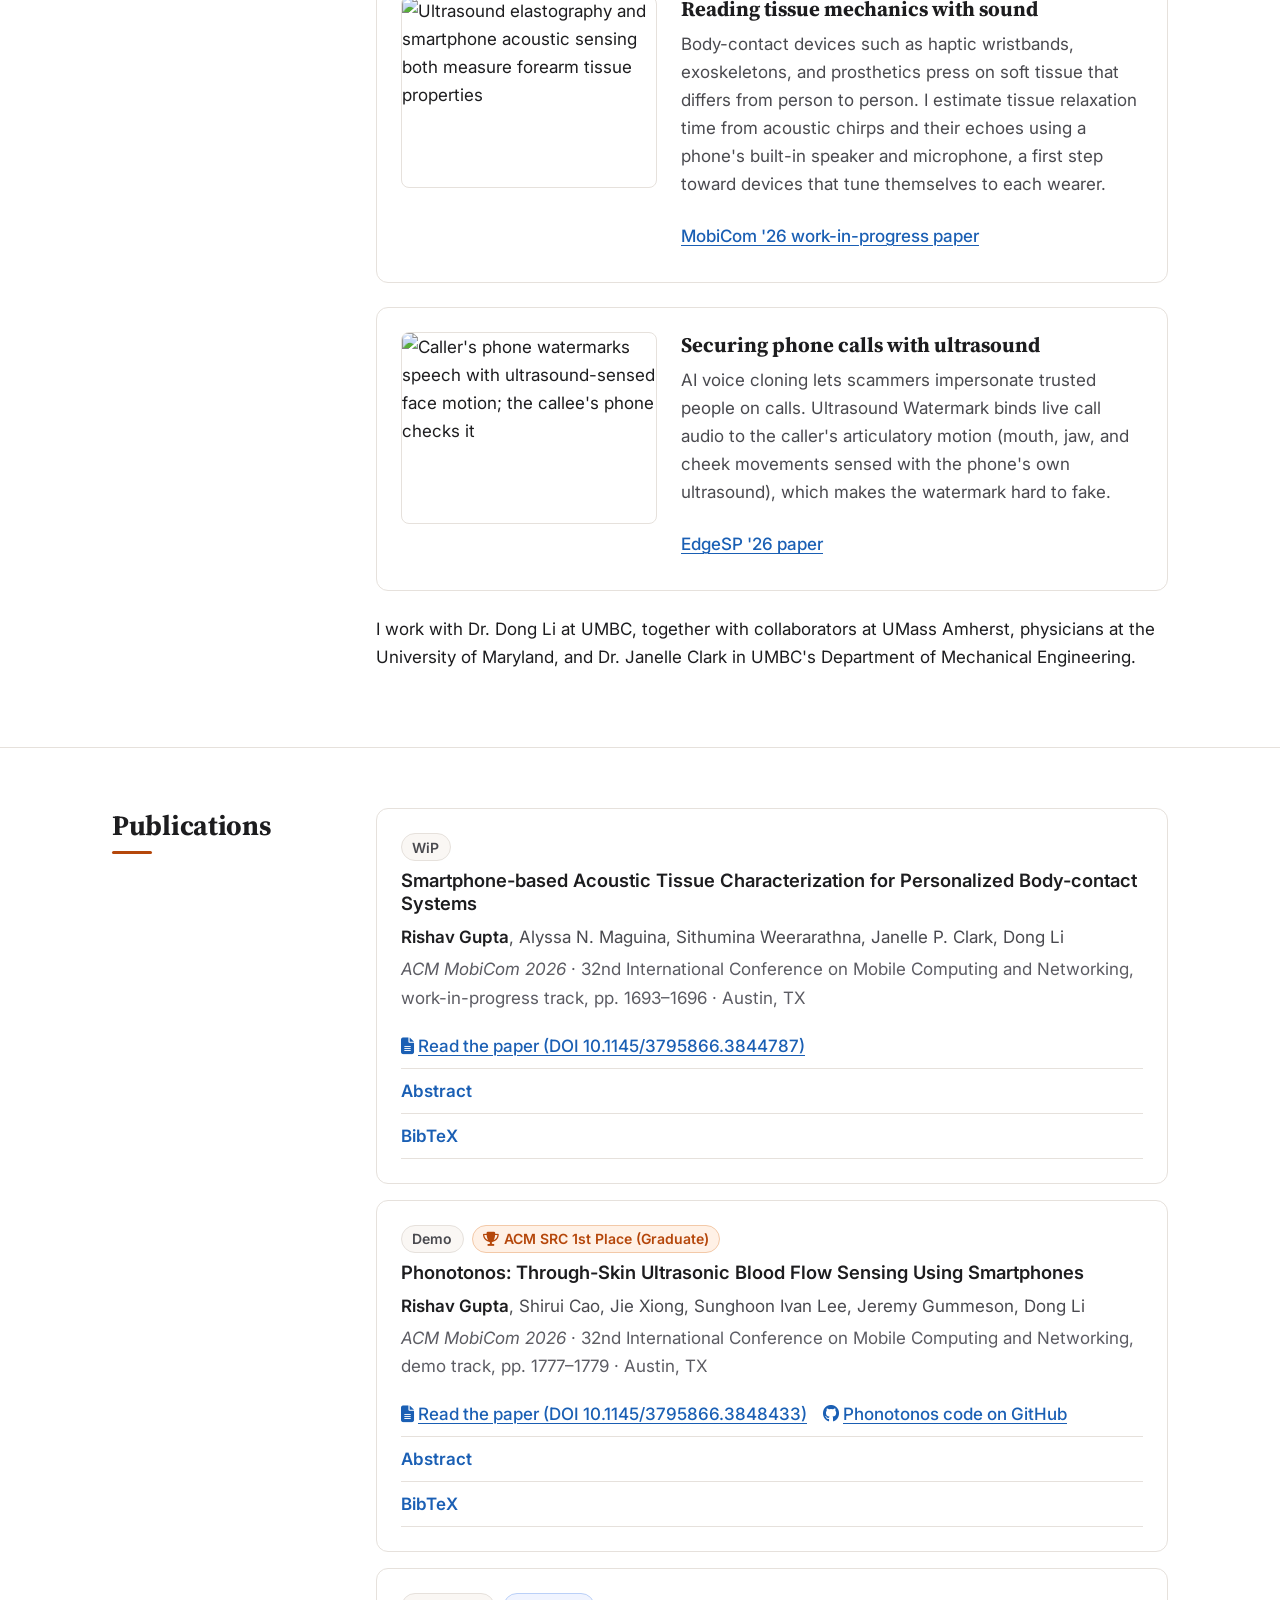
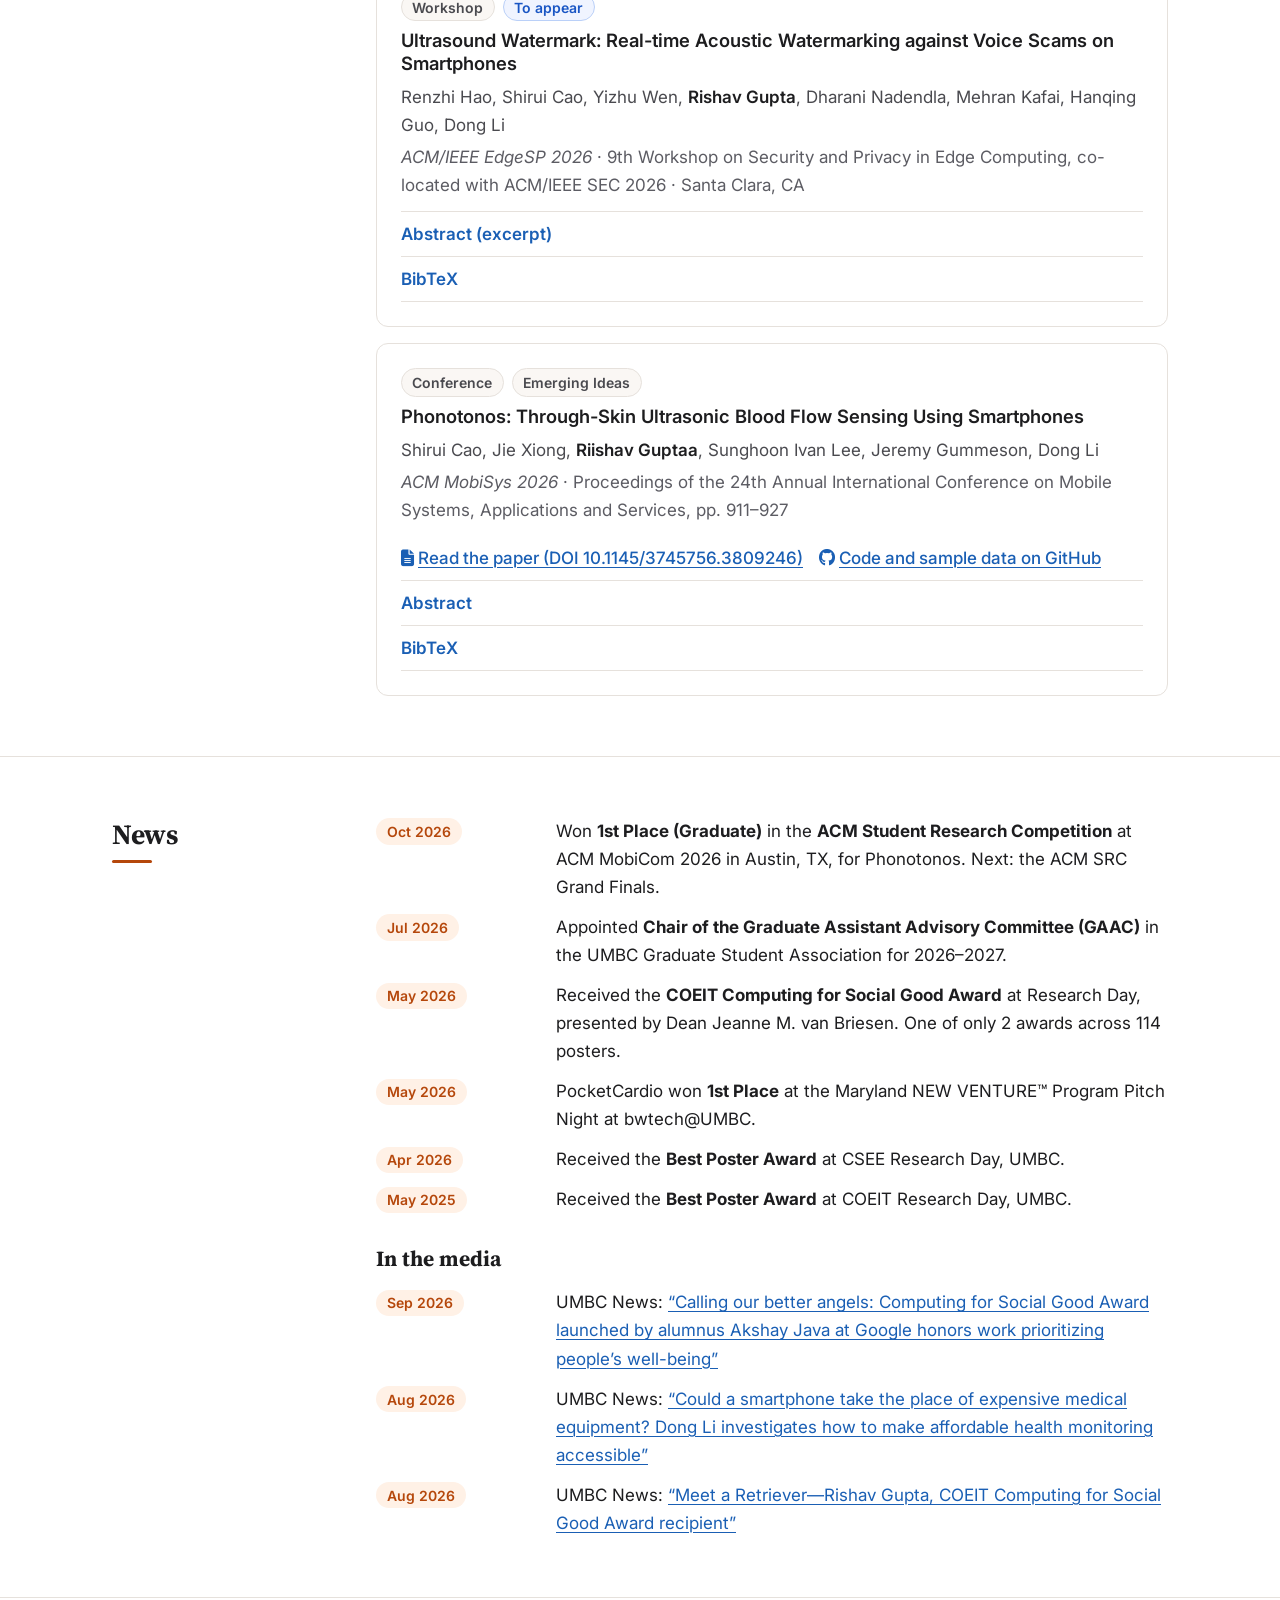
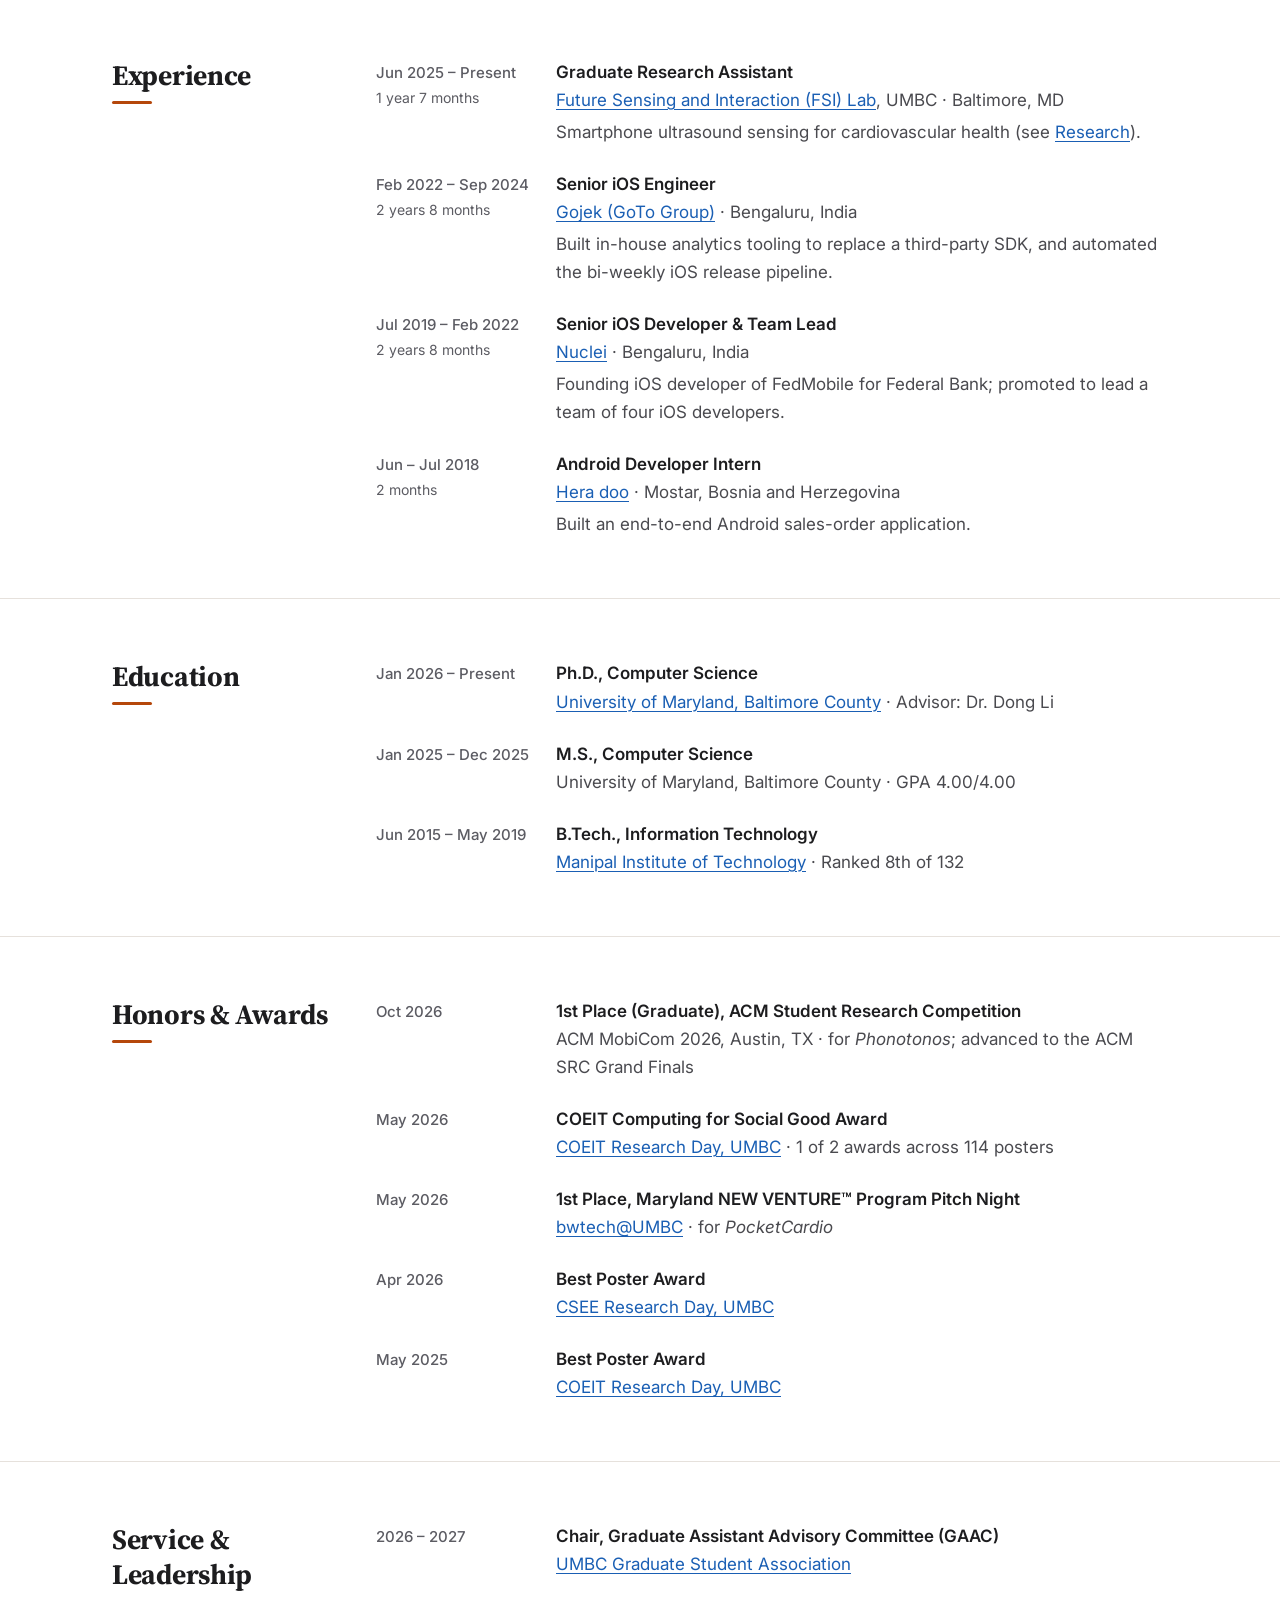
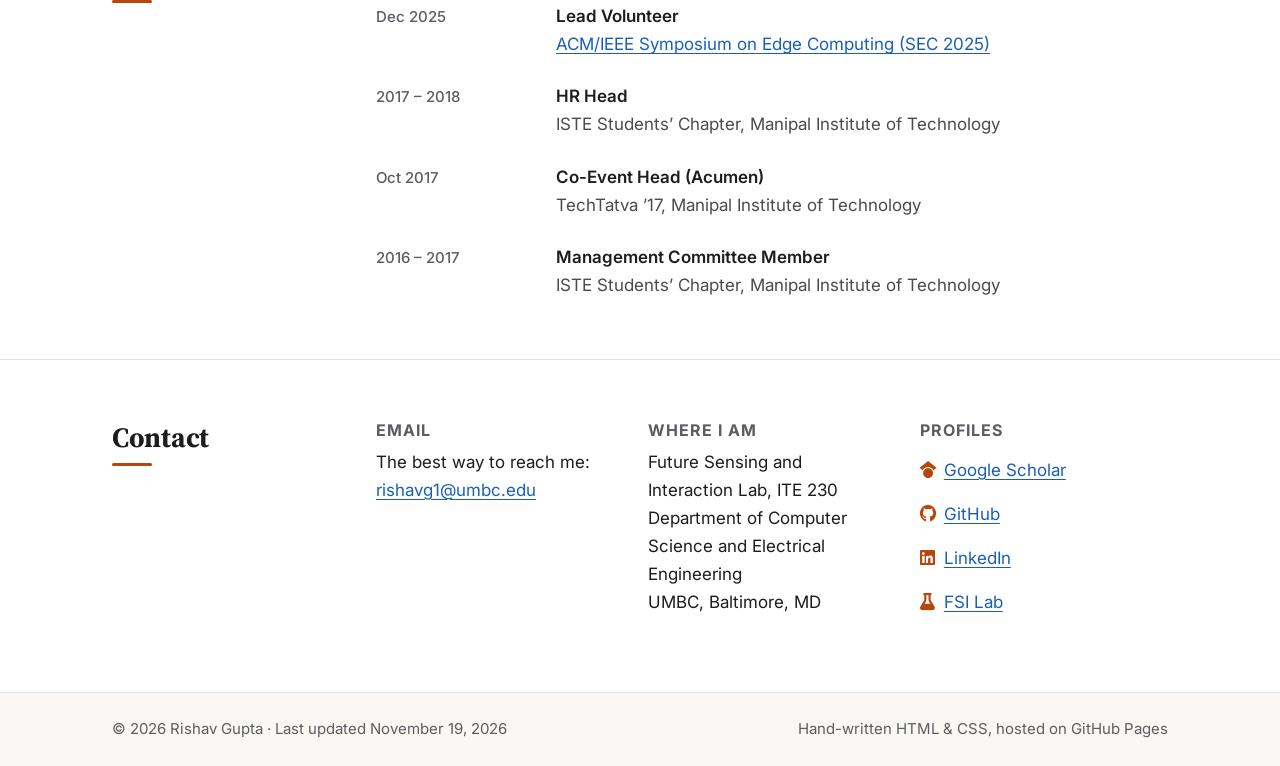
==== commit c58e34fc: "Publish GAAC student guide and add navigation tab" ====
--- a/index.html
+++ b/index.html
@@ -39,7 +39,7 @@
   <link rel="preconnect" href="https://fonts.gstatic.com" crossorigin />
   <link rel="stylesheet" href="https://fonts.googleapis.com/css2?family=Inter:wght@400;500;600&amp;family=Source+Serif+4:wght@600;700&amp;display=swap" /><!-- [L] display=swap: show fallback text immediately, never invisible text while fonts load -->
   <link rel="stylesheet" href="https://cdnjs.cloudflare.com/ajax/libs/font-awesome/6.5.0/css/all.min.css" /><!-- [L] versioned CDN URL (6.5.0), not "latest": icons can't change under you -->
-  <link rel="stylesheet" href="style.css?v=327138c3" /><!-- [L] ?v= = fingerprint of style.css, set by _tools/stamp_versions.py: a changed stylesheet gets a new URL, so no browser mixes this page with an old cached copy -->
+  <link rel="stylesheet" href="style.css?v=31df55f8" /><!-- [L] ?v= = fingerprint of style.css, set by _tools/stamp_versions.py: a changed stylesheet gets a new URL, so no browser mixes this page with an old cached copy -->
 
   <!-- Structured data: tells search engines both names are one person (stable identity, slides 17-20) -->
   <script type="application/ld+json">
@@ -81,6 +81,7 @@
         <li><a href="Rishav_Gupta_CV.pdf?v=0944d91b">CV (PDF)</a></li><!-- [L] ?v= added by _tools/stamp_versions.py: a new CV gets a new URL, so no browser shows a cached old one; the file name stays the same for outside links --><!-- [L] same file path as always, so old links to the CV keep working (slide 30) -->
         <li><a href="#contact">Contact</a></li>
         <li><a href="password-study/">Password Study</a></li><!-- [L] separate page, not a #section: the CMSC 491/691 study runs its own app (the password model runs in the visitor's browser); relative path, so it works on any host -->
+        <li><a href="gaac/">GAAC</a></li>
       </ul>
     </nav>
   </div>
@@ -653,7 +654,7 @@
 
 <footer class="site-footer">
   <div class="wrap">
-    <p>© 2026 Rishav Gupta&nbsp;· Last updated November 2026</p><!-- [L] visible date: readers can judge freshness (slide 29) -->
+    <p>© 2026 Rishav Gupta&nbsp;· Last updated November 19, 2026</p><!-- [L] visible date: readers can judge freshness (slide 29) -->
     <p>Hand-written HTML &amp; CSS, hosted on GitHub Pages</p>
   </div>
 </footer>
--- a/style.css
+++ b/style.css
@@ -272,7 +272,7 @@
 @media (min-width: 960px) {                     /* [L] 960 px, not 760: below this a 216 px heading column leaves the content too narrow */
   .site-header { position: sticky; top: 0; z-index: 10; }  /* [L] sticky only here: one 65 px row from 1150 px; two rows (93 px) at 960-1149 px since the Password Study tab (see 10c) */
   html { scroll-padding-top: calc(var(--header-h) + var(--s4)); }  /* [L] 64 px header + 16 px: a jumped-to card's top edge shows just below the header */
-  .site-header .wrap { display: grid; grid-template-columns: var(--gutter) minmax(0, 1fr); column-gap: var(--gutter-gap); }  /* [L] name over the photo/heading column, menu over the content column */
+  .site-header .wrap { display: grid; grid-template-columns: 9rem minmax(0, 1fr); column-gap: var(--gutter-gap); }  /* [L] The compact name column keeps GAAC beside Password Study on wide screens. */
   .nav a { padding: 0 var(--s2); }            /* [L] 8 px sides, not 12: the 7 original links need ~588 px and fit one row from 960 px; with Password Study (8 links) one row needs 1150 px (at 12 px they wrapped, making the sticky header 93 px tall and hiding jump targets) */
   .nav ul { margin-left: calc(-1 * var(--s2)); }  /* [L] cancels the first link's 8 px padding, so "About" starts exactly at the content edge */
   .split { display: grid; grid-template-columns: var(--gutter) minmax(0, 1fr); column-gap: var(--gutter-gap); align-items: start; }  /* [L] heading | content, the same two columns as the hero */
